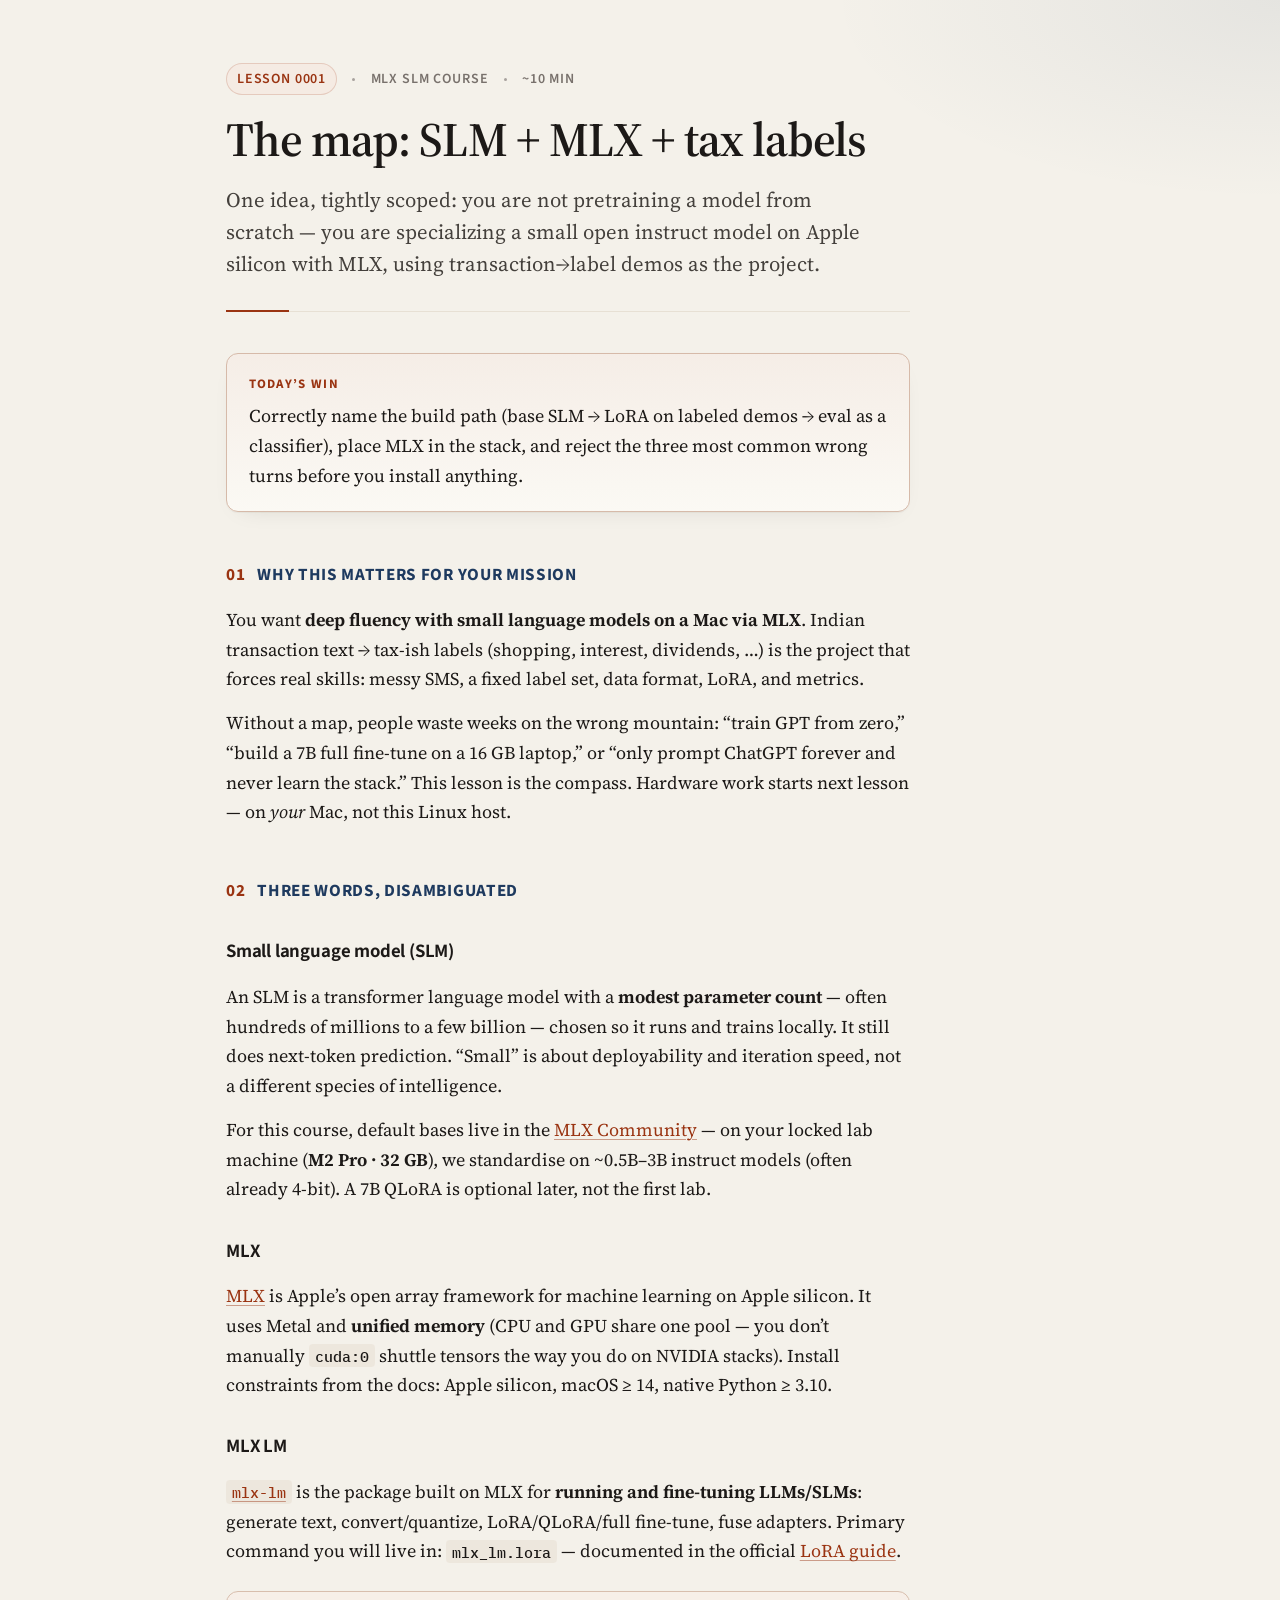
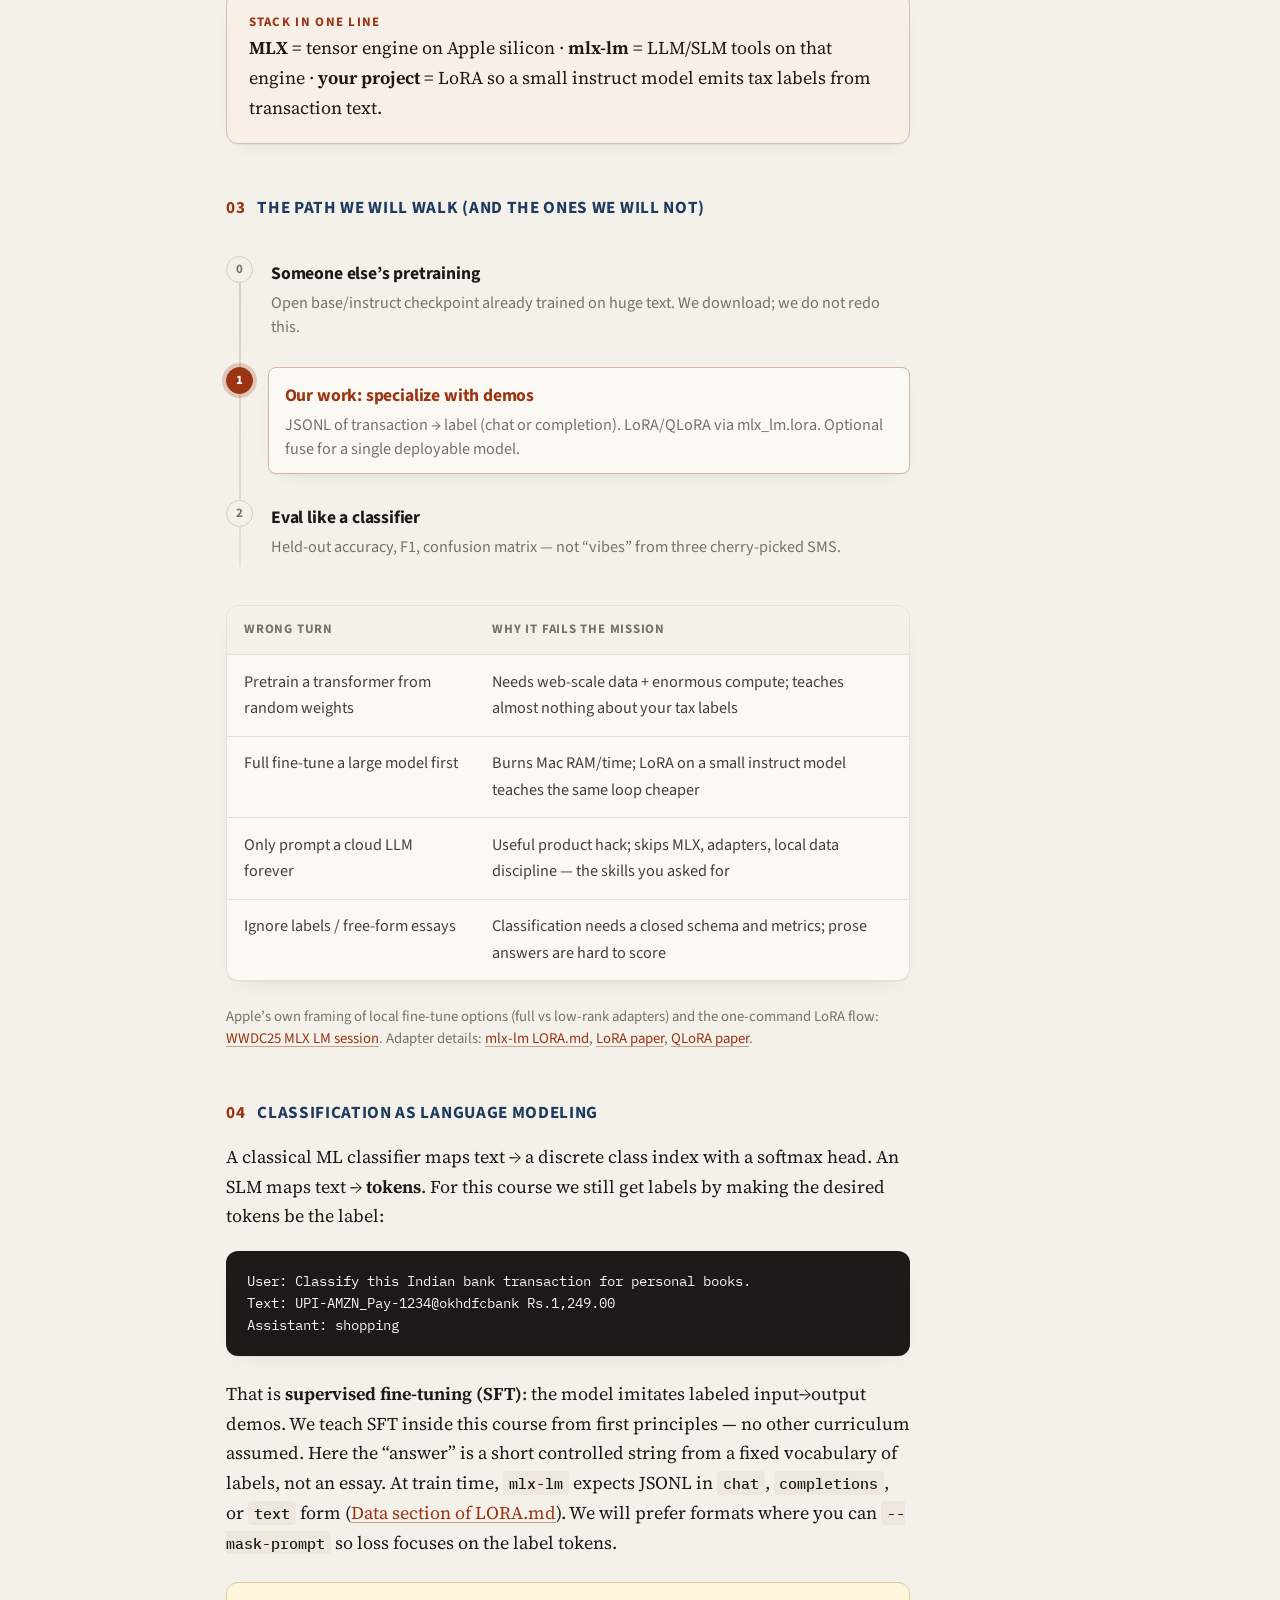
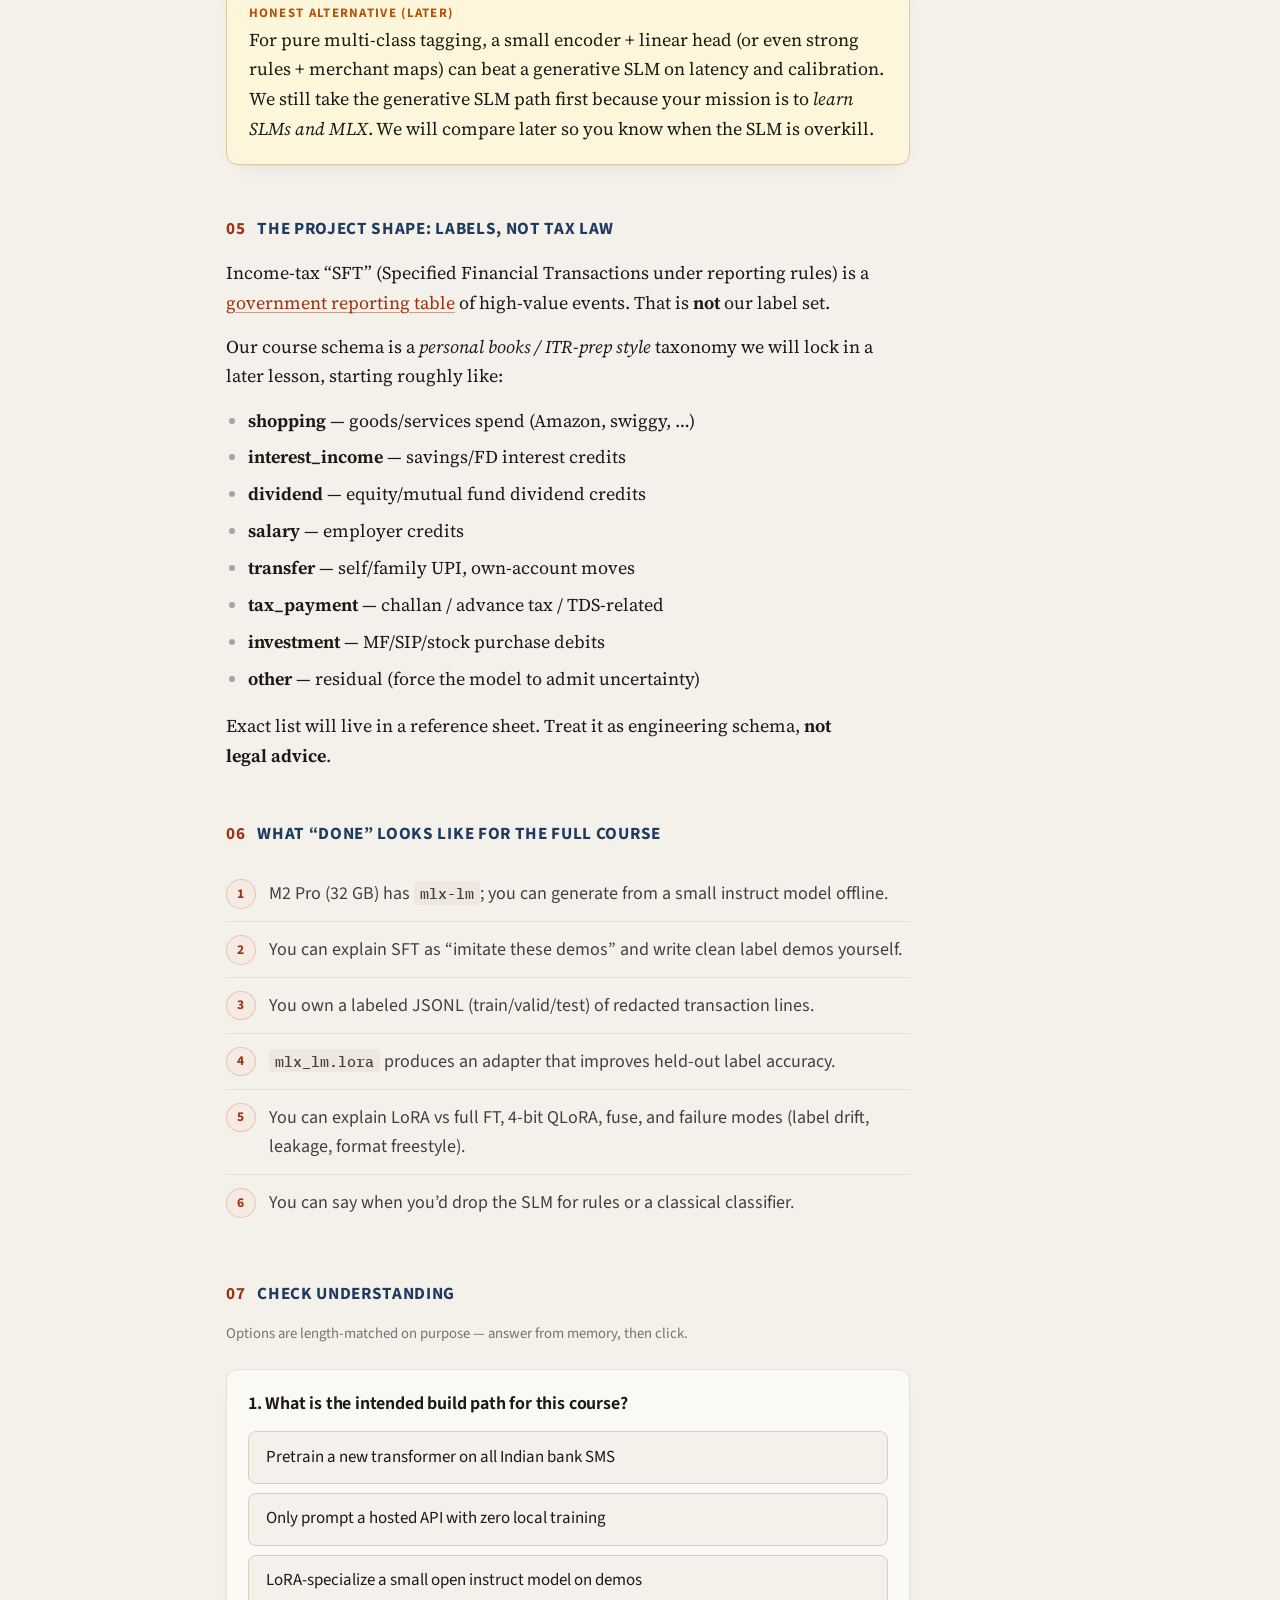
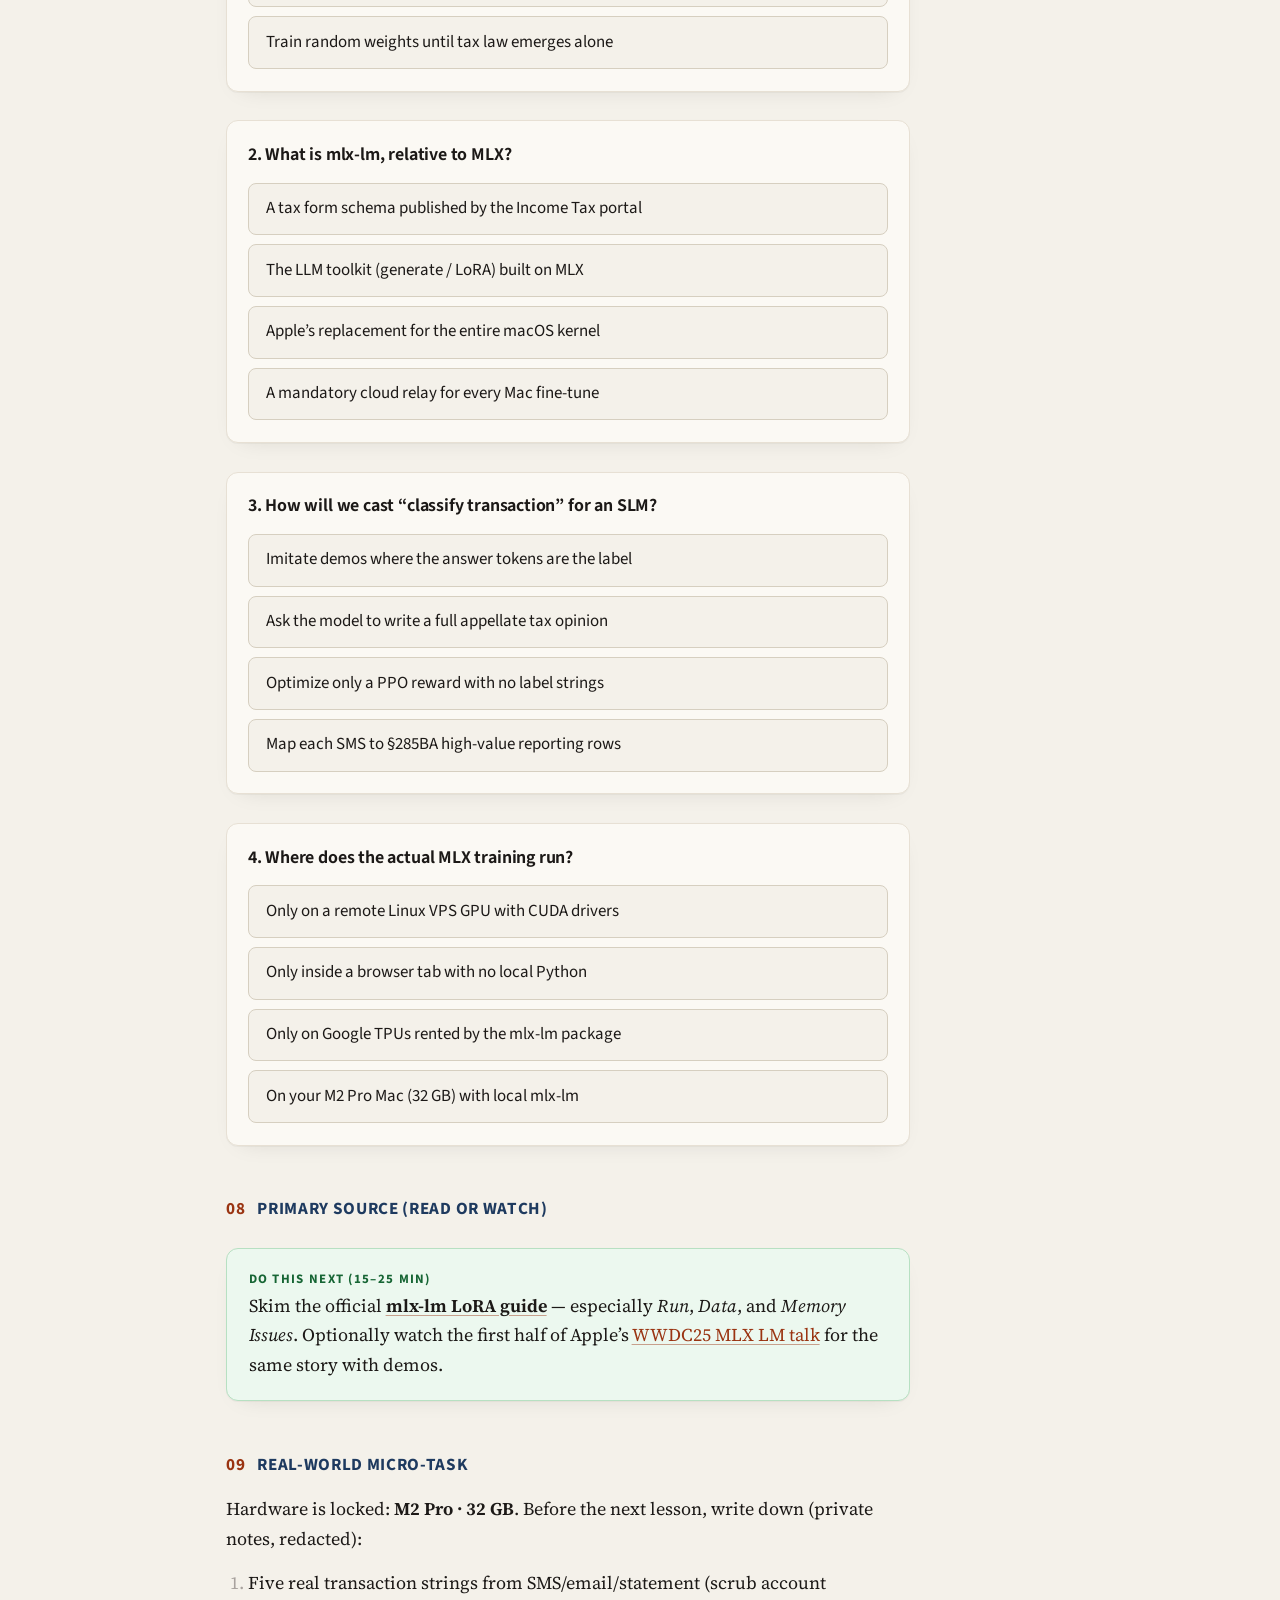
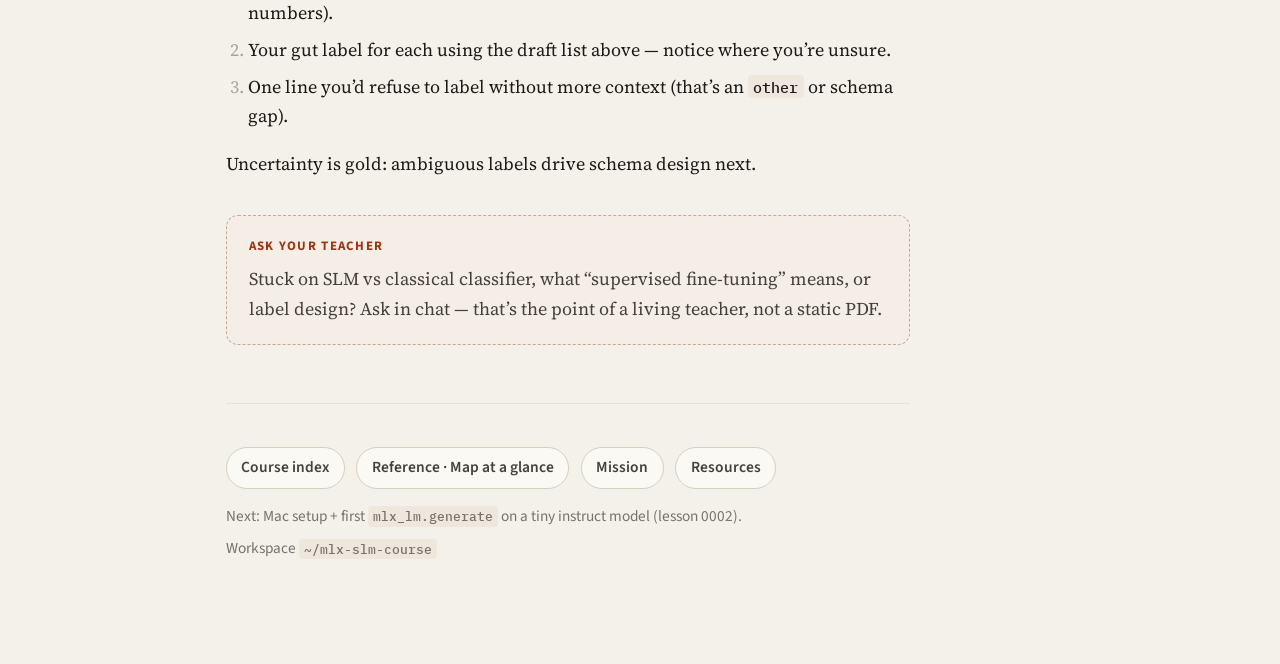
==== lessons/0001-the-map-slm-mlx-tax-labels.html @ 742c5de8 "Initial course: independent MLX SLM path on M2 Pro 32GB - Mission, resources, lesson 0001 (map), ref" ====
<!DOCTYPE html>
<html lang="en">
<head>
  <meta charset="utf-8" />
  <meta name="viewport" content="width=device-width, initial-scale=1" />
  <meta name="color-scheme" content="light dark" />
  <title>0001 · The map: SLM + MLX + tax labels</title>
  <link rel="stylesheet" href="../assets/lesson.css" />
</head>
<body>
  <div class="page">
    <div class="page-inner">
      <header class="course-header">
        <div class="meta-row">
          <span class="badge">Lesson 0001</span>
          <span class="dot" aria-hidden="true"></span>
          <span>MLX SLM Course</span>
          <span class="dot" aria-hidden="true"></span>
          <span>~10 min</span>
        </div>
        <h1>The map: SLM + MLX + tax labels</h1>
        <p class="lede">
          One idea, tightly scoped: you are not pretraining a model from scratch — you are specializing a small open instruct model on Apple silicon with MLX, using transaction→label demos as the project.
        </p>
      </header>

      <div class="win">
        <div class="label">Today’s win</div>
        <p>
          Correctly name the build path (base SLM → LoRA on labeled demos → eval as a classifier), place MLX in the stack, and reject the three most common wrong turns before you install anything.
        </p>
      </div>

      <h2><span class="num">01</span> Why this matters for your mission</h2>
      <p>
        You want <strong>deep fluency with small language models on a Mac via MLX</strong>.
        Indian transaction text → tax-ish labels (shopping, interest, dividends, …) is the project that forces real skills: messy SMS, a fixed label set, data format, LoRA, and metrics.
      </p>
      <p>
        Without a map, people waste weeks on the wrong mountain: “train GPT from zero,” “build a 7B full fine-tune on a 16&nbsp;GB laptop,” or “only prompt ChatGPT forever and never learn the stack.”
        This lesson is the compass. Hardware work starts next lesson — on <em>your</em> Mac, not this Linux host.
      </p>

      <h2><span class="num">02</span> Three words, disambiguated</h2>

      <h3>Small language model (SLM)</h3>
      <p>
        An SLM is a transformer language model with a <strong>modest parameter count</strong> — often hundreds of millions to a few billion — chosen so it runs and trains locally.
        It still does next-token prediction. “Small” is about deployability and iteration speed, not a different species of intelligence.
      </p>
      <p>
        For this course, default bases live in the
        <a href="https://huggingface.co/mlx-community">MLX Community</a>
        — on your locked lab machine (<strong>M2 Pro · 32&nbsp;GB</strong>), we standardise on ~0.5B–3B instruct models (often already 4-bit). A 7B QLoRA is optional later, not the first lab.
      </p>

      <h3>MLX</h3>
      <p>
        <a href="https://ml-explore.github.io/mlx/">MLX</a> is Apple’s open array framework for machine learning on Apple silicon.
        It uses Metal and <strong>unified memory</strong> (CPU and GPU share one pool — you don’t manually <code>cuda:0</code> shuttle tensors the way you do on NVIDIA stacks).
        Install constraints from the docs: Apple silicon, macOS ≥&nbsp;14, native Python ≥&nbsp;3.10.
      </p>

      <h3>MLX LM</h3>
      <p>
        <a href="https://github.com/ml-explore/mlx-lm"><code>mlx-lm</code></a> is the package built on MLX for <strong>running and fine-tuning LLMs/SLMs</strong>:
        generate text, convert/quantize, LoRA/QLoRA/full fine-tune, fuse adapters.
        Primary command you will live in:
        <code>mlx_lm.lora</code> —
        documented in the official
        <a href="https://github.com/ml-explore/mlx-lm/blob/main/mlx_lm/LORA.md">LoRA guide</a>.
      </p>

      <div class="callout accent">
        <div class="label">Stack in one line</div>
        <p>
          <strong>MLX</strong> = tensor engine on Apple silicon ·
          <strong>mlx-lm</strong> = LLM/SLM tools on that engine ·
          <strong>your project</strong> = LoRA so a small instruct model emits tax labels from transaction text.
        </p>
      </div>

      <h2><span class="num">03</span> The path we will walk (and the ones we will not)</h2>
      <div class="pipeline" role="list">
        <div class="step" role="listitem">
          <div class="n" aria-hidden="true">0</div>
          <div class="body">
            <div class="label">Someone else’s pretraining</div>
            <div class="hint">Open base/instruct checkpoint already trained on huge text. We download; we do not redo this.</div>
          </div>
        </div>
        <div class="step highlight" role="listitem">
          <div class="n" aria-hidden="true">1</div>
          <div class="body">
            <div class="label">Our work: specialize with demos</div>
            <div class="hint">JSONL of transaction → label (chat or completion). LoRA/QLoRA via mlx_lm.lora. Optional fuse for a single deployable model.</div>
          </div>
        </div>
        <div class="step" role="listitem">
          <div class="n" aria-hidden="true">2</div>
          <div class="body">
            <div class="label">Eval like a classifier</div>
            <div class="hint">Held-out accuracy, F1, confusion matrix — not “vibes” from three cherry-picked SMS.</div>
          </div>
        </div>
      </div>

      <div class="table-wrap">
        <table>
          <thead>
            <tr><th>Wrong turn</th><th>Why it fails the mission</th></tr>
          </thead>
          <tbody>
            <tr>
              <td>Pretrain a transformer from random weights</td>
              <td>Needs web-scale data + enormous compute; teaches almost nothing about your tax labels</td>
            </tr>
            <tr>
              <td>Full fine-tune a large model first</td>
              <td>Burns Mac RAM/time; LoRA on a small instruct model teaches the same loop cheaper</td>
            </tr>
            <tr>
              <td>Only prompt a cloud LLM forever</td>
              <td>Useful product hack; skips MLX, adapters, local data discipline — the skills you asked for</td>
            </tr>
            <tr>
              <td>Ignore labels / free-form essays</td>
              <td>Classification needs a closed schema and metrics; prose answers are hard to score</td>
            </tr>
          </tbody>
        </table>
      </div>

      <p class="cite">
        Apple’s own framing of local fine-tune options (full vs low-rank adapters) and the one-command LoRA flow:
        <a href="https://developer.apple.com/videos/play/wwdc2025/298/">WWDC25 MLX LM session</a>.
        Adapter details:
        <a href="https://github.com/ml-explore/mlx-lm/blob/main/mlx_lm/LORA.md">mlx-lm LORA.md</a>,
        <a href="https://arxiv.org/abs/2106.09685">LoRA paper</a>,
        <a href="https://arxiv.org/abs/2305.14314">QLoRA paper</a>.
      </p>

      <h2><span class="num">04</span> Classification as language modeling</h2>
      <p>
        A classical ML classifier maps text → a discrete class index with a softmax head.
        An SLM maps text → <strong>tokens</strong>. For this course we still get labels by making the desired tokens be the label:
      </p>
      <pre><code>User: Classify this Indian bank transaction for personal books.
Text: UPI-AMZN_Pay-1234@okhdfcbank Rs.1,249.00
Assistant: shopping</code></pre>
      <p>
        That is <strong>supervised fine-tuning (SFT)</strong>: the model imitates labeled input→output demos.
        We teach SFT inside this course from first principles — no other curriculum assumed.
        Here the “answer” is a short controlled string from a fixed vocabulary of labels, not an essay.
        At train time, <code>mlx-lm</code> expects JSONL in <code>chat</code>, <code>completions</code>, or <code>text</code> form
        (<a href="https://github.com/ml-explore/mlx-lm/blob/main/mlx_lm/LORA.md#data">Data section of LORA.md</a>).
        We will prefer formats where you can <code>--mask-prompt</code> so loss focuses on the label tokens.
      </p>

      <div class="callout warn">
        <div class="label">Honest alternative (later)</div>
        <p>
          For pure multi-class tagging, a small encoder + linear head (or even strong rules + merchant maps) can beat a generative SLM on latency and calibration.
          We still take the generative SLM path first because your mission is to <em>learn SLMs and MLX</em>. We will compare later so you know when the SLM is overkill.
        </p>
      </div>

      <h2><span class="num">05</span> The project shape: labels, not tax law</h2>
      <p>
        Income-tax “SFT” (Specified Financial Transactions under reporting rules) is a
        <a href="https://www.incometaxindia.gov.in/w/reporting-of-high-value-transactions">government reporting table</a>
        of high-value events. That is <strong>not</strong> our label set.
      </p>
      <p>
        Our course schema is a <em>personal books / ITR-prep style</em> taxonomy we will lock in a later lesson, starting roughly like:
      </p>
      <ul>
        <li><strong>shopping</strong> — goods/services spend (Amazon, swiggy, …)</li>
        <li><strong>interest_income</strong> — savings/FD interest credits</li>
        <li><strong>dividend</strong> — equity/mutual fund dividend credits</li>
        <li><strong>salary</strong> — employer credits</li>
        <li><strong>transfer</strong> — self/family UPI, own-account moves</li>
        <li><strong>tax_payment</strong> — challan / advance tax / TDS-related</li>
        <li><strong>investment</strong> — MF/SIP/stock purchase debits</li>
        <li><strong>other</strong> — residual (force the model to admit uncertainty)</li>
      </ul>
      <p>
        Exact list will live in a reference sheet. Treat it as engineering schema, <strong>not legal advice</strong>.
      </p>

      <h2><span class="num">06</span> What “done” looks like for the full course</h2>
      <ol class="steps">
        <li>M2 Pro (32&nbsp;GB) has <code>mlx-lm</code>; you can generate from a small instruct model offline.</li>
        <li>You can explain SFT as “imitate these demos” and write clean label demos yourself.</li>
        <li>You own a labeled JSONL (train/valid/test) of redacted transaction lines.</li>
        <li><code>mlx_lm.lora</code> produces an adapter that improves held-out label accuracy.</li>
        <li>You can explain LoRA vs full FT, 4-bit QLoRA, fuse, and failure modes (label drift, leakage, format freestyle).</li>
        <li>You can say when you’d drop the SLM for rules or a classical classifier.</li>
      </ol>

      <h2><span class="num">07</span> Check understanding</h2>
      <p class="cite">Options are length-matched on purpose — answer from memory, then click.</p>

      <div class="quiz"
           data-correct="2"
           data-explain="The course path is: take a small pretrained instruct SLM, specialize it with labeled demos via LoRA in mlx-lm, then evaluate labels. Pretraining from scratch and cloud-only prompting skip the MLX craft you want.">
        <div class="quiz-q">1. What is the intended build path for this course?</div>
        <div class="quiz-options">
          <button type="button" data-i="0">Pretrain a new transformer on all Indian bank SMS</button>
          <button type="button" data-i="1">Only prompt a hosted API with zero local training</button>
          <button type="button" data-i="2">LoRA-specialize a small open instruct model on demos</button>
          <button type="button" data-i="3">Train random weights until tax law emerges alone</button>
        </div>
        <div class="quiz-feedback" hidden></div>
      </div>

      <div class="quiz"
           data-correct="1"
           data-explain="MLX is the Apple-silicon array/ML framework. mlx-lm is the LLM package on top (generate, convert, LoRA). LoRA is the adapter method; Metal is the GPU API MLX uses under the hood.">
        <div class="quiz-q">2. What is mlx-lm, relative to MLX?</div>
        <div class="quiz-options">
          <button type="button" data-i="0">A tax form schema published by the Income Tax portal</button>
          <button type="button" data-i="1">The LLM toolkit (generate / LoRA) built on MLX</button>
          <button type="button" data-i="2">Apple’s replacement for the entire macOS kernel</button>
          <button type="button" data-i="3">A mandatory cloud relay for every Mac fine-tune</button>
        </div>
        <div class="quiz-feedback" hidden></div>
      </div>

      <div class="quiz"
           data-correct="0"
           data-explain="We turn classification into short target strings (labels) the SLM must emit, trained as supervised demos. Free-form essays and reward-model RL are different games; reporting-SFT thresholds are a legal reporting concept, not our class list.">
        <div class="quiz-q">3. How will we cast “classify transaction” for an SLM?</div>
        <div class="quiz-options">
          <button type="button" data-i="0">Imitate demos where the answer tokens are the label</button>
          <button type="button" data-i="1">Ask the model to write a full appellate tax opinion</button>
          <button type="button" data-i="2">Optimize only a PPO reward with no label strings</button>
          <button type="button" data-i="3">Map each SMS to §285BA high-value reporting rows</button>
        </div>
        <div class="quiz-feedback" hidden></div>
      </div>

      <div class="quiz"
           data-correct="3"
           data-explain="MLX targets Apple silicon Macs (docs: macOS ≥ 14, native Python). Your locked lab machine is an M2 Pro with 32 GB unified memory. Course HTML may live elsewhere; training runs on that Mac.">
        <div class="quiz-q">4. Where does the actual MLX training run?</div>
        <div class="quiz-options">
          <button type="button" data-i="0">Only on a remote Linux VPS GPU with CUDA drivers</button>
          <button type="button" data-i="1">Only inside a browser tab with no local Python</button>
          <button type="button" data-i="2">Only on Google TPUs rented by the mlx-lm package</button>
          <button type="button" data-i="3">On your M2 Pro Mac (32 GB) with local mlx-lm</button>
        </div>
        <div class="quiz-feedback" hidden></div>
      </div>

      <h2><span class="num">08</span> Primary source (read or watch)</h2>
      <div class="callout good">
        <div class="label">Do this next (15–25 min)</div>
        <p>
          Skim the official
          <a href="https://github.com/ml-explore/mlx-lm/blob/main/mlx_lm/LORA.md"><strong>mlx-lm LoRA guide</strong></a>
          — especially <em>Run</em>, <em>Data</em>, and <em>Memory Issues</em>.
          Optionally watch the first half of Apple’s
          <a href="https://developer.apple.com/videos/play/wwdc2025/298/">WWDC25 MLX LM talk</a>
          for the same story with demos.
        </p>
      </div>

      <h2><span class="num">09</span> Real-world micro-task</h2>
      <p>
        Hardware is locked: <strong>M2 Pro · 32&nbsp;GB</strong>. Before the next lesson, write down (private notes, redacted):
      </p>
      <ol>
        <li>Five real transaction strings from SMS/email/statement (scrub account numbers).</li>
        <li>Your gut label for each using the draft list above — notice where you’re unsure.</li>
        <li>One line you’d refuse to label without more context (that’s an <code>other</code> or schema gap).</li>
      </ol>
      <p>
        Uncertainty is gold: ambiguous labels drive schema design next.
      </p>

      <div class="teacher">
        <div class="label">Ask your teacher</div>
        <p>
          Stuck on SLM vs classical classifier, what “supervised fine-tuning” means, or label design?
          Ask in chat — that’s the point of a living teacher, not a static PDF.
        </p>
      </div>

      <footer class="course-footer">
        <div class="nav-links">
          <a href="../index.html">Course index</a>
          <a href="../reference/mlx-slm-map.html">Reference · Map at a glance</a>
          <a href="../MISSION.md">Mission</a>
          <a href="../RESOURCES.md">Resources</a>
        </div>
        <p style="margin:0.85rem 0 0">
          Next: Mac setup + first <code>mlx_lm.generate</code> on a tiny instruct model (lesson 0002).
        </p>
        <p style="margin:0.4rem 0 0">Workspace <code>~/mlx-slm-course</code></p>
      </footer>
    </div>
  </div>
  <script src="../assets/quiz.js"></script>
</body>
</html>
---- assets/lesson.css ----
/* SFT Course — shared editorial system
   Surface: Decide / Learn (teaching notes)
   Hierarchy via type & rhythm, not decoration */

@import url("https://fonts.googleapis.com/css2?family=IBM+Plex+Mono:wght@400;500&family=Source+Sans+3:ital,wght@0,400;0,500;0,600;0,700;1,400&family=Source+Serif+4:ital,opsz,wght@0,8..60,400;0,8..60,500;0,8..60,600;0,8..60,700;1,8..60,400;1,8..60,500&display=swap");

:root {
  --bg: #f4f1ea;
  --bg-elevated: #fbf9f4;
  --ink: #1c1917;
  --ink-soft: #44403c;
  --muted: #78716c;
  --faint: #a8a29e;
  --rule: #e7e0d4;
  --rule-strong: #d6cfc0;
  --accent: #9a3412;          /* burnt umber — deliberate, not indigo */
  --accent-2: #1e3a5f;        /* ink blue for secondary structure */
  --accent-soft: #f5ebe3;
  --accent-ring: color-mix(in srgb, var(--accent) 22%, transparent);
  --good: #166534;
  --good-bg: #ecf8ef;
  --good-border: #b7e0c2;
  --bad: #991b1b;
  --bad-bg: #fef2f2;
  --bad-border: #f0c4c4;
  --code-bg: #1c1917;
  --code-ink: #f5f5f4;
  --code-muted: #a8a29e;
  --shadow-sm: 0 1px 0 rgba(28, 25, 23, 0.04), 0 8px 24px -16px rgba(28, 25, 23, 0.18);
  --radius: 12px;
  --radius-sm: 8px;
  --measure: 38rem;
  --page-pad: clamp(1.25rem, 4vw, 2.5rem);
  --serif: "Source Serif 4", "Iowan Old Style", Palatino, Georgia, serif;
  --sans: "Source Sans 3", "Segoe UI", system-ui, sans-serif;
  --mono: "IBM Plex Mono", ui-monospace, Menlo, Consolas, monospace;
}

@media (prefers-color-scheme: dark) {
  :root {
    --bg: #141210;
    --bg-elevated: #1c1917;
    --ink: #f5f5f4;
    --ink-soft: #d6d3d1;
    --muted: #a8a29e;
    --faint: #78716c;
    --rule: #2a2622;
    --rule-strong: #3f3a34;
    --accent: #fb923c;
    --accent-2: #93c5fd;
    --accent-soft: #2a1c12;
    --accent-ring: color-mix(in srgb, var(--accent) 28%, transparent);
    --good: #86efac;
    --good-bg: #14261a;
    --good-border: #245c38;
    --bad: #fca5a5;
    --bad-bg: #2a1414;
    --bad-border: #7f1d1d;
    --code-bg: #0c0a09;
    --code-ink: #e7e5e4;
    --code-muted: #a8a29e;
    --shadow-sm: 0 1px 0 rgba(0, 0, 0, 0.35), 0 12px 32px -18px rgba(0, 0, 0, 0.65);
  }
}

*,
*::before,
*::after { box-sizing: border-box; }

html {
  font-size: 18px;
  -webkit-text-size-adjust: 100%;
  scroll-behavior: smooth;
}

body {
  margin: 0;
  min-height: 100vh;
  color: var(--ink);
  background:
    radial-gradient(1200px 500px at 10% -10%, color-mix(in srgb, var(--accent) 8%, transparent), transparent 55%),
    radial-gradient(900px 400px at 100% 0%, color-mix(in srgb, var(--accent-2) 7%, transparent), transparent 50%),
    var(--bg);
  font-family: var(--serif);
  font-optical-sizing: auto;
  line-height: 1.65;
  text-rendering: optimizeLegibility;
  -webkit-font-smoothing: antialiased;
}

/* —— Layout —— */
.page {
  width: min(100% - 2 * var(--page-pad), calc(var(--measure) + 8rem));
  margin: 0 auto;
  padding: clamp(2rem, 5vw, 3.5rem) 0 clamp(4rem, 8vw, 6rem);
}

.page-inner {
  max-width: var(--measure);
}

/* wide pages (reference) can opt in */
.page.wide .page-inner {
  max-width: 48rem;
}

/* —— Header —— */
.course-header {
  position: relative;
  margin-bottom: 2.25rem;
  padding-bottom: 1.75rem;
  border-bottom: 1px solid var(--rule);
}

.course-header::after {
  content: "";
  position: absolute;
  left: 0;
  bottom: -1px;
  width: 3.5rem;
  height: 2px;
  background: var(--accent);
}

.meta-row {
  display: flex;
  flex-wrap: wrap;
  align-items: center;
  gap: 0.5rem 0.85rem;
  margin: 0 0 1rem;
  font-family: var(--sans);
  font-size: 0.78rem;
  font-weight: 600;
  letter-spacing: 0.06em;
  text-transform: uppercase;
  color: var(--muted);
}

.meta-row .dot {
  width: 3px;
  height: 3px;
  border-radius: 50%;
  background: var(--faint);
}

.badge {
  display: inline-flex;
  align-items: center;
  gap: 0.35rem;
  padding: 0.2rem 0.55rem;
  border-radius: 999px;
  background: var(--accent-soft);
  color: var(--accent);
  border: 1px solid color-mix(in srgb, var(--accent) 18%, transparent);
}

.eyebrow {
  margin: 0;
  font-family: var(--sans);
  font-size: 0.78rem;
  font-weight: 600;
  letter-spacing: 0.08em;
  text-transform: uppercase;
  color: var(--muted);
}

h1 {
  margin: 0 0 0.85rem;
  font-family: var(--serif);
  font-weight: 600;
  font-size: clamp(2rem, 4.5vw, 2.65rem);
  line-height: 1.15;
  letter-spacing: -0.02em;
  color: var(--ink);
  text-wrap: pretty;
}

.lede {
  margin: 0;
  max-width: 36rem;
  font-family: var(--serif);
  font-size: 1.15rem;
  font-weight: 400;
  line-height: 1.55;
  color: var(--ink-soft);
  text-wrap: pretty;
}

/* —— Type —— */
h2 {
  margin: 2.75rem 0 0.85rem;
  font-family: var(--sans);
  font-size: 0.95rem;
  font-weight: 700;
  letter-spacing: 0.04em;
  text-transform: uppercase;
  color: var(--accent-2);
}

h2 .num {
  display: inline-block;
  margin-right: 0.45rem;
  color: var(--accent);
  font-variant-numeric: tabular-nums;
}

h3 {
  margin: 1.75rem 0 0.5rem;
  font-family: var(--sans);
  font-size: 1.05rem;
  font-weight: 650;
  letter-spacing: -0.01em;
  color: var(--ink);
}

p {
  margin: 0.8rem 0;
  text-wrap: pretty;
}

p + p { margin-top: 0.7rem; }

ul, ol {
  margin: 0.75rem 0 1rem;
  padding-left: 1.2rem;
}

li { margin: 0.4rem 0; }
li::marker { color: var(--faint); }

strong { font-weight: 650; color: var(--ink); }

a {
  color: var(--accent);
  text-decoration-thickness: 1px;
  text-underline-offset: 0.18em;
  text-decoration-color: color-mix(in srgb, var(--accent) 45%, transparent);
  transition: text-decoration-color 0.15s ease, color 0.15s ease;
}

a:hover {
  color: var(--ink);
  text-decoration-color: var(--accent);
}

a:focus-visible {
  outline: 2px solid var(--accent);
  outline-offset: 3px;
  border-radius: 2px;
}

/* —— Callouts (no left-rail accent strip) —— */
.win,
.callout,
.card {
  margin: 1.4rem 0;
  padding: 1.1rem 1.2rem 1.15rem;
  background: var(--bg-elevated);
  border: 1px solid var(--rule);
  border-radius: var(--radius);
  box-shadow: var(--shadow-sm);
}

.win {
  display: grid;
  gap: 0.35rem;
  background:
    linear-gradient(180deg, color-mix(in srgb, var(--accent) 6%, var(--bg-elevated)), var(--bg-elevated));
  border-color: color-mix(in srgb, var(--accent) 22%, var(--rule));
}

.win .label,
.callout .label {
  font-family: var(--sans);
  font-size: 0.72rem;
  font-weight: 700;
  letter-spacing: 0.1em;
  text-transform: uppercase;
  color: var(--accent);
}

.win p,
.callout p,
.card p { margin: 0; }

.callout.accent {
  background: color-mix(in srgb, var(--accent-soft) 70%, var(--bg-elevated));
  border-color: color-mix(in srgb, var(--accent) 20%, var(--rule));
}

.callout.warn {
  background: color-mix(in srgb, #fef3c7 55%, var(--bg-elevated));
  border-color: color-mix(in srgb, #d97706 25%, var(--rule));
}

.callout.good {
  background: var(--good-bg);
  border-color: var(--good-border);
}

.callout.warn .label { color: #b45309; }
.callout.good .label { color: var(--good); }

@media (prefers-color-scheme: dark) {
  .callout.warn {
    background: #241c10;
    border-color: #5c4518;
  }
  .callout.warn .label { color: #fbbf24; }
}

/* legacy class aliases used in pages */
.card.accent { composes: none; }
.card.accent,
.card.warn,
.card.good {
  /* keep working if pages still use .card.* */
}

.card.accent {
  background: color-mix(in srgb, var(--accent-soft) 70%, var(--bg-elevated));
  border-color: color-mix(in srgb, var(--accent) 20%, var(--rule));
}
.card.warn {
  background: color-mix(in srgb, #fef3c7 55%, var(--bg-elevated));
  border-color: color-mix(in srgb, #d97706 25%, var(--rule));
}
.card.good {
  background: var(--good-bg);
  border-color: var(--good-border);
}

/* —— Pipeline (timeline, not equal tiles) —— */
.pipeline {
  --rail: 1.5rem;
  position: relative;
  margin: 1.35rem 0 1.5rem;
  padding: 0;
  list-style: none;
  font-family: var(--sans);
}

.pipeline::before {
  content: "";
  position: absolute;
  left: calc(var(--rail) / 2 - 1px);
  top: 0.6rem;
  bottom: 0.6rem;
  width: 2px;
  background: linear-gradient(180deg, var(--rule-strong), var(--rule));
  border-radius: 2px;
}

.pipeline .step {
  position: relative;
  display: grid;
  grid-template-columns: var(--rail) 1fr;
  gap: 0.85rem;
  padding: 0.55rem 0 0.9rem;
  background: transparent;
  border: 0;
  box-shadow: none;
}

.pipeline .step .n {
  position: relative;
  z-index: 1;
  width: var(--rail);
  height: var(--rail);
  display: grid;
  place-items: center;
  border-radius: 999px;
  font-size: 0.72rem;
  font-weight: 700;
  color: var(--muted);
  background: var(--bg);
  border: 1.5px solid var(--rule-strong);
  font-variant-numeric: tabular-nums;
}

.pipeline .step.highlight .n {
  color: #fff;
  background: var(--accent);
  border-color: var(--accent);
  box-shadow: 0 0 0 4px var(--accent-ring);
}

.pipeline .body {
  min-width: 0;
  padding: 0.15rem 0 0.15rem 0.15rem;
}

.pipeline .label {
  font-weight: 700;
  font-size: 0.98rem;
  letter-spacing: -0.01em;
  color: var(--ink);
}

.pipeline .step.highlight .label { color: var(--accent); }

.pipeline .hint {
  margin-top: 0.2rem;
  font-size: 0.9rem;
  line-height: 1.45;
  color: var(--muted);
}

.pipeline .step.highlight .body {
  padding: 0.7rem 0.85rem;
  background: var(--bg-elevated);
  border: 1px solid color-mix(in srgb, var(--accent) 25%, var(--rule));
  border-radius: var(--radius-sm);
  box-shadow: var(--shadow-sm);
}

/* —— Code —— */
code, .mono {
  font-family: var(--mono);
  font-size: 0.86em;
  font-weight: 500;
  background: color-mix(in srgb, var(--rule) 55%, transparent);
  padding: 0.12em 0.38em;
  border-radius: 4px;
}

pre {
  position: relative;
  margin: 1.1rem 0 1.3rem;
  padding: 1.05rem 1.15rem;
  overflow-x: auto;
  border-radius: var(--radius);
  background: var(--code-bg);
  color: var(--code-ink);
  box-shadow: var(--shadow-sm);
  font-family: var(--mono);
  font-size: 0.8rem;
  line-height: 1.55;
  -webkit-overflow-scrolling: touch;
}

pre code {
  background: transparent;
  color: inherit;
  padding: 0;
  font-weight: 400;
  font-size: inherit;
}

/* —— Tables —— */
.table-wrap {
  margin: 1.15rem 0 1.4rem;
  overflow-x: auto;
  border: 1px solid var(--rule);
  border-radius: var(--radius);
  background: var(--bg-elevated);
  box-shadow: var(--shadow-sm);
}

table {
  width: 100%;
  border-collapse: collapse;
  font-family: var(--sans);
  font-size: 0.9rem;
  margin: 0;
}

th, td {
  text-align: left;
  padding: 0.75rem 0.95rem;
  border-bottom: 1px solid var(--rule);
  vertical-align: top;
}

tr:last-child td { border-bottom: 0; }

th {
  font-size: 0.72rem;
  font-weight: 700;
  letter-spacing: 0.06em;
  text-transform: uppercase;
  color: var(--muted);
  background: color-mix(in srgb, var(--rule) 35%, transparent);
}

td { color: var(--ink-soft); }
td strong { color: var(--ink); }

/* —— Compare panels —— */
.grid-2 {
  display: grid;
  gap: 0.85rem;
  margin: 1.15rem 0;
}

@media (min-width: 640px) {
  .grid-2 { grid-template-columns: 1fr 1fr; }
}

.panel {
  padding: 1rem 1.05rem 1.1rem;
  border-radius: var(--radius);
  border: 1px solid var(--rule);
  background: var(--bg-elevated);
}

.panel h3 {
  margin: 0 0 0.55rem;
  font-size: 0.78rem;
  font-weight: 700;
  letter-spacing: 0.08em;
  text-transform: uppercase;
}

.panel.yes {
  border-color: var(--good-border);
  background: var(--good-bg);
}
.panel.yes h3 { color: var(--good); }

.panel.no {
  border-color: color-mix(in srgb, #d97706 30%, var(--rule));
  background: color-mix(in srgb, #fef3c7 45%, var(--bg-elevated));
}
.panel.no h3 { color: #b45309; }

@media (prefers-color-scheme: dark) {
  .panel.no {
    background: #241c10;
    border-color: #5c4518;
  }
  .panel.no h3 { color: #fbbf24; }
}

.panel ul { margin: 0; padding-left: 1.05rem; }
.panel li { margin: 0.35rem 0; font-size: 0.92rem; color: var(--ink-soft); }

/* —— Glossary / terms —— */
.term {
  margin: 1rem 0;
  padding-bottom: 0.9rem;
  border-bottom: 1px dashed var(--rule);
}
.term:last-child { border-bottom: 0; }

.term dt {
  font-family: var(--sans);
  font-weight: 700;
  font-size: 1rem;
  letter-spacing: -0.01em;
  color: var(--ink);
}

.term dd {
  margin: 0.25rem 0 0;
  color: var(--ink-soft);
}

.avoid {
  margin-top: 0.3rem;
  font-family: var(--sans);
  font-size: 0.8rem;
  color: var(--muted);
}

/* —— Citations —— */
.cite {
  margin: 0.55rem 0 0;
  font-family: var(--sans);
  font-size: 0.82rem;
  line-height: 1.45;
  color: var(--muted);
}

/* —— Quiz —— */
.quiz {
  margin: 1.35rem 0 1.6rem;
  padding: 1.15rem 1.15rem 1.2rem;
  border-radius: var(--radius);
  border: 1px solid var(--rule);
  background: var(--bg-elevated);
  box-shadow: var(--shadow-sm);
}

.quiz-q {
  margin: 0 0 0.85rem;
  font-family: var(--sans);
  font-weight: 650;
  font-size: 1rem;
  letter-spacing: -0.01em;
  line-height: 1.4;
  color: var(--ink);
}

.quiz-options {
  display: grid;
  gap: 0.5rem;
}

.quiz-options button {
  appearance: none;
  width: 100%;
  min-height: 48px;
  padding: 0.75rem 0.95rem;
  text-align: left;
  font-family: var(--sans);
  font-size: 0.94rem;
  line-height: 1.4;
  color: var(--ink);
  background: var(--bg);
  border: 1px solid var(--rule-strong);
  border-radius: var(--radius-sm);
  cursor: pointer;
  transition: background 0.12s ease, border-color 0.12s ease, transform 0.08s ease;
}

.quiz-options button:hover:not(:disabled) {
  border-color: color-mix(in srgb, var(--accent) 45%, var(--rule-strong));
  background: color-mix(in srgb, var(--accent-soft) 55%, var(--bg));
}

.quiz-options button:active:not(:disabled) {
  transform: translateY(1px);
}

.quiz-options button:focus-visible {
  outline: 2px solid var(--accent);
  outline-offset: 2px;
}

.quiz-options button:disabled { cursor: default; }

.quiz-options button.correct {
  background: var(--good-bg);
  border-color: var(--good);
  color: var(--good);
  font-weight: 600;
}

.quiz-options button.wrong {
  background: var(--bad-bg);
  border-color: var(--bad);
  color: var(--bad);
}

.quiz-feedback {
  margin-top: 0.85rem;
  font-family: var(--sans);
  font-size: 0.9rem;
  line-height: 1.45;
  min-height: 1.3em;
}

.quiz-feedback.ok { color: var(--good); }
.quiz-feedback.no { color: var(--bad); }

/* —— Footer / nav —— */
.course-footer {
  margin-top: 3.25rem;
  padding-top: 1.35rem;
  border-top: 1px solid var(--rule);
  font-family: var(--sans);
  font-size: 0.85rem;
  color: var(--muted);
}

.nav-links {
  display: flex;
  flex-wrap: wrap;
  gap: 0.55rem 0.65rem;
  margin: 1rem 0 0.5rem;
}

.nav-links a {
  display: inline-flex;
  align-items: center;
  min-height: 40px;
  padding: 0.4rem 0.8rem;
  border-radius: 999px;
  border: 1px solid var(--rule-strong);
  background: var(--bg-elevated);
  color: var(--ink-soft);
  text-decoration: none;
  font-family: var(--sans);
  font-size: 0.86rem;
  font-weight: 600;
  transition: border-color 0.12s ease, background 0.12s ease, color 0.12s ease;
}

.nav-links a:hover {
  border-color: color-mix(in srgb, var(--accent) 40%, var(--rule-strong));
  color: var(--accent);
  background: color-mix(in srgb, var(--accent-soft) 50%, var(--bg-elevated));
}

/* —— Teacher prompt —— */
.teacher {
  margin-top: 2rem;
  padding: 1.15rem 1.2rem;
  border-radius: var(--radius);
  border: 1px dashed color-mix(in srgb, var(--accent) 35%, var(--rule));
  background: color-mix(in srgb, var(--accent-soft) 45%, var(--bg));
}

.teacher .label {
  font-family: var(--sans);
  font-size: 0.72rem;
  font-weight: 700;
  letter-spacing: 0.1em;
  text-transform: uppercase;
  color: var(--accent);
  margin-bottom: 0.35rem;
}

.teacher p { margin: 0; color: var(--ink-soft); }

/* —— Ordered steps —— */
.steps {
  margin: 1rem 0 1.25rem;
  padding: 0;
  list-style: none;
  counter-reset: step;
  font-family: var(--sans);
}

.steps li {
  position: relative;
  margin: 0;
  padding: 0.7rem 0 0.7rem 2.4rem;
  border-bottom: 1px solid var(--rule);
  color: var(--ink-soft);
}

.steps li:last-child { border-bottom: 0; }

.steps li::before {
  counter-increment: step;
  content: counter(step);
  position: absolute;
  left: 0;
  top: 0.7rem;
  width: 1.65rem;
  height: 1.65rem;
  display: grid;
  place-items: center;
  border-radius: 999px;
  font-size: 0.75rem;
  font-weight: 700;
  color: var(--accent);
  background: var(--accent-soft);
  border: 1px solid color-mix(in srgb, var(--accent) 20%, transparent);
}

.steps li strong { color: var(--ink); }

/* —— Print —— */
@media print {
  html { font-size: 12pt; }
  body {
    background: white;
    color: black;
  }
  .page { width: 100%; padding: 0; }
  .win, .callout, .card, .quiz, .panel, .table-wrap, pre {
    box-shadow: none;
    break-inside: avoid;
  }
  .quiz-options button { border: 1px solid #999; }
  a { color: inherit; text-decoration: underline; }
  .nav-links a {
    border: 0;
    padding: 0;
    background: none;
    text-decoration: underline;
  }
  .course-header::after { background: black; }
}

@media (prefers-reduced-motion: reduce) {
  html { scroll-behavior: auto; }
  .quiz-options button { transition: none; }
}
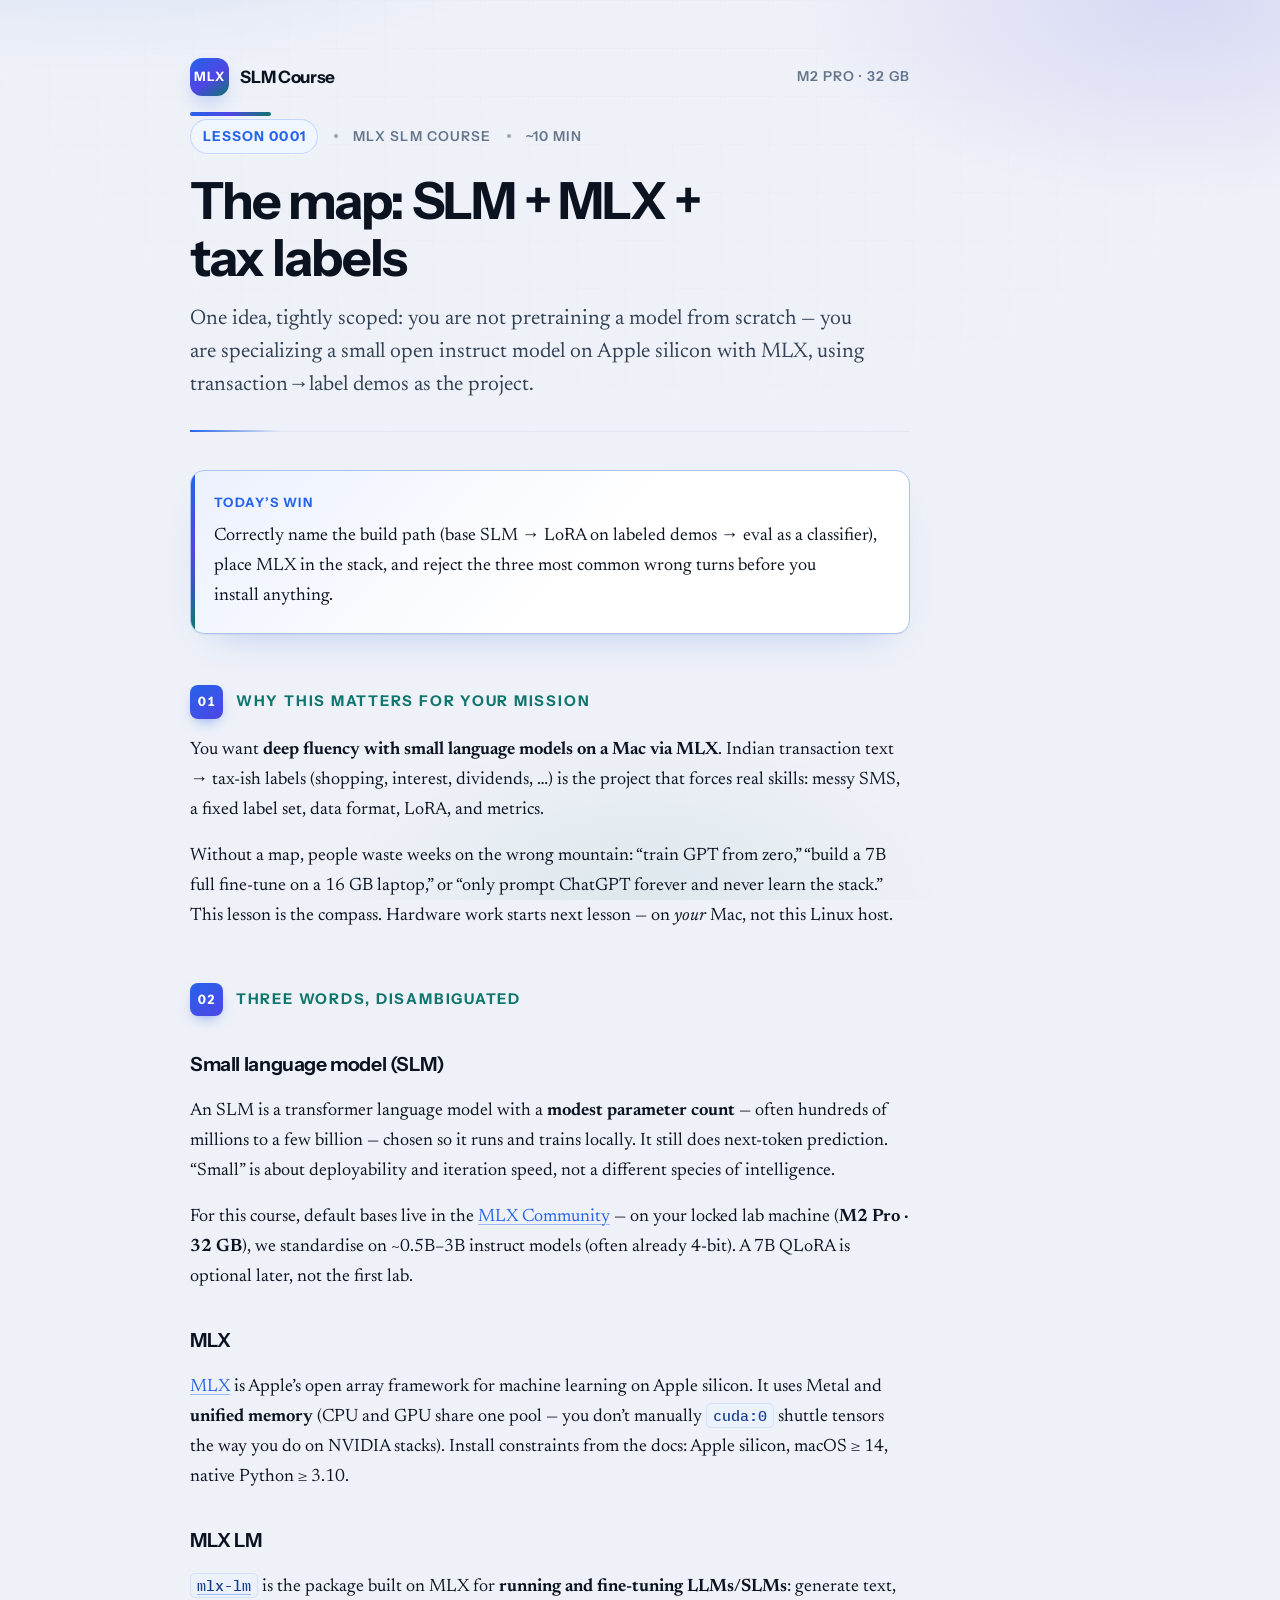
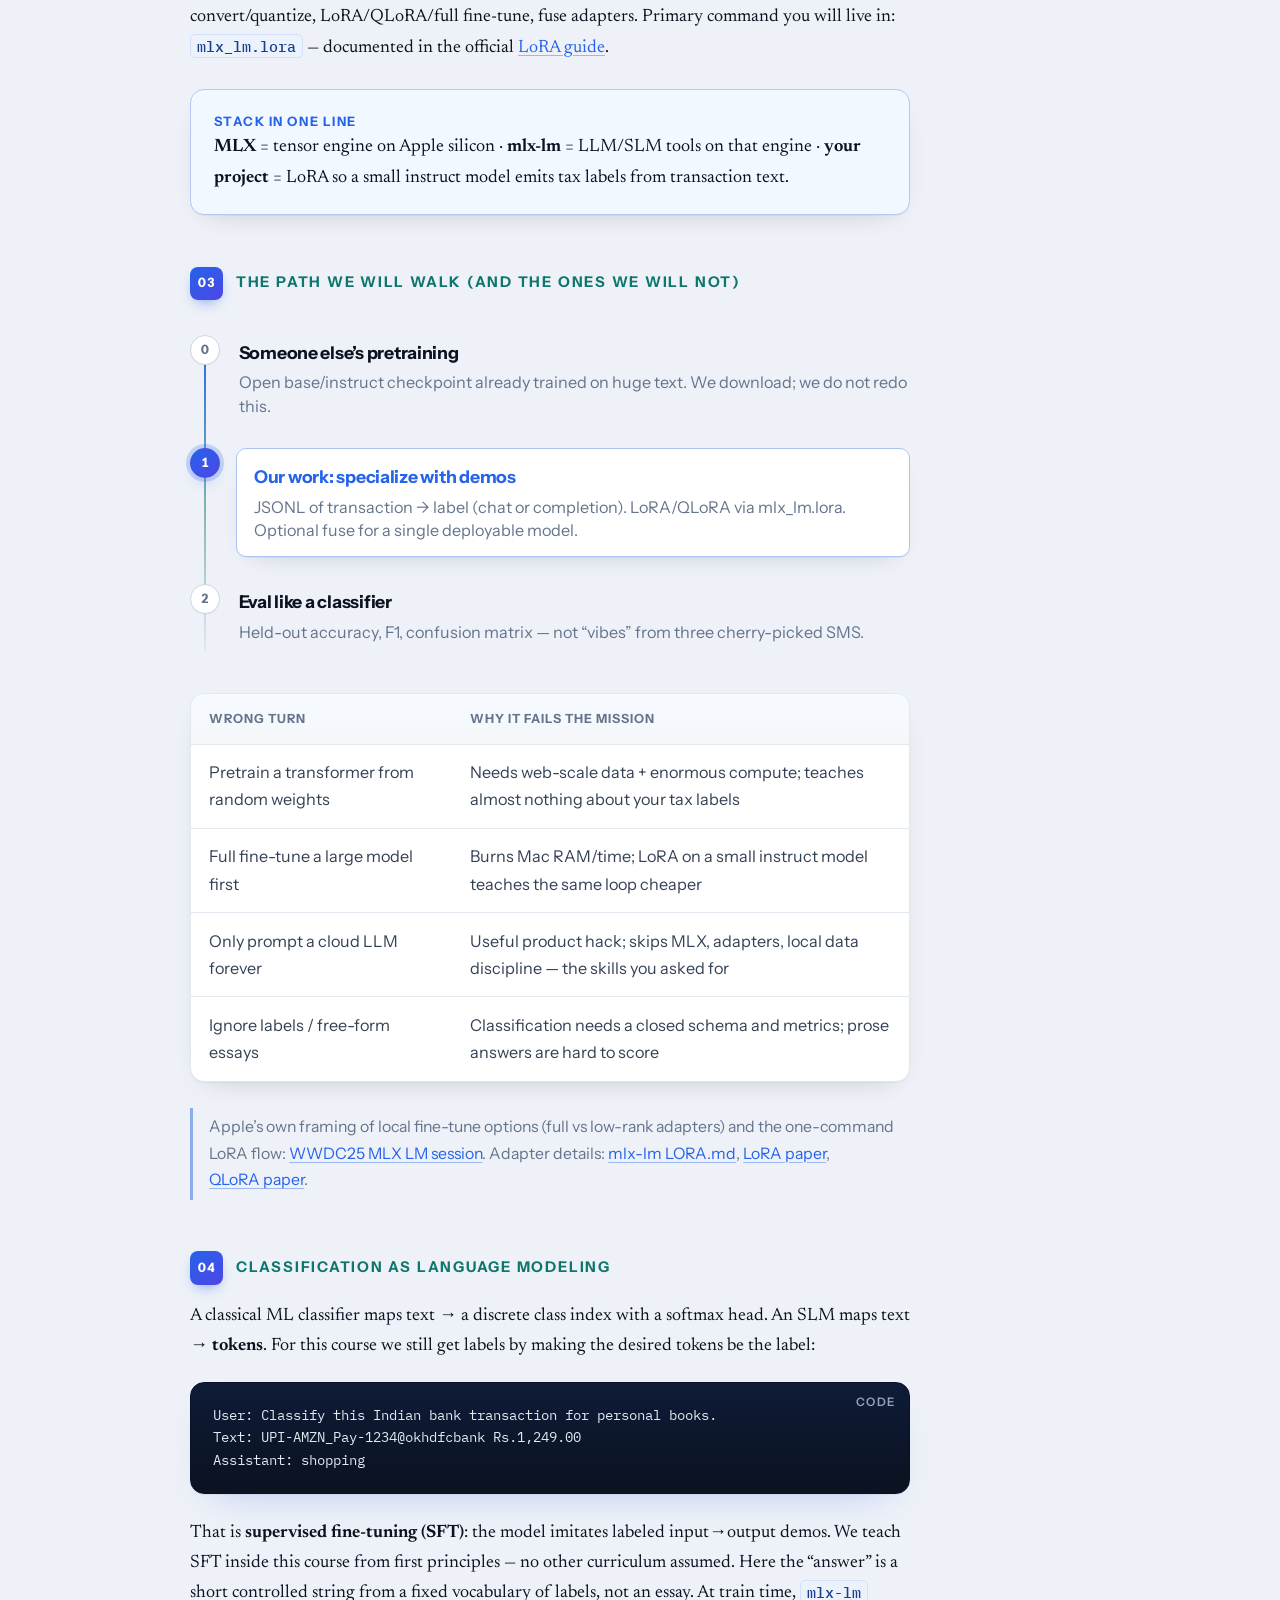
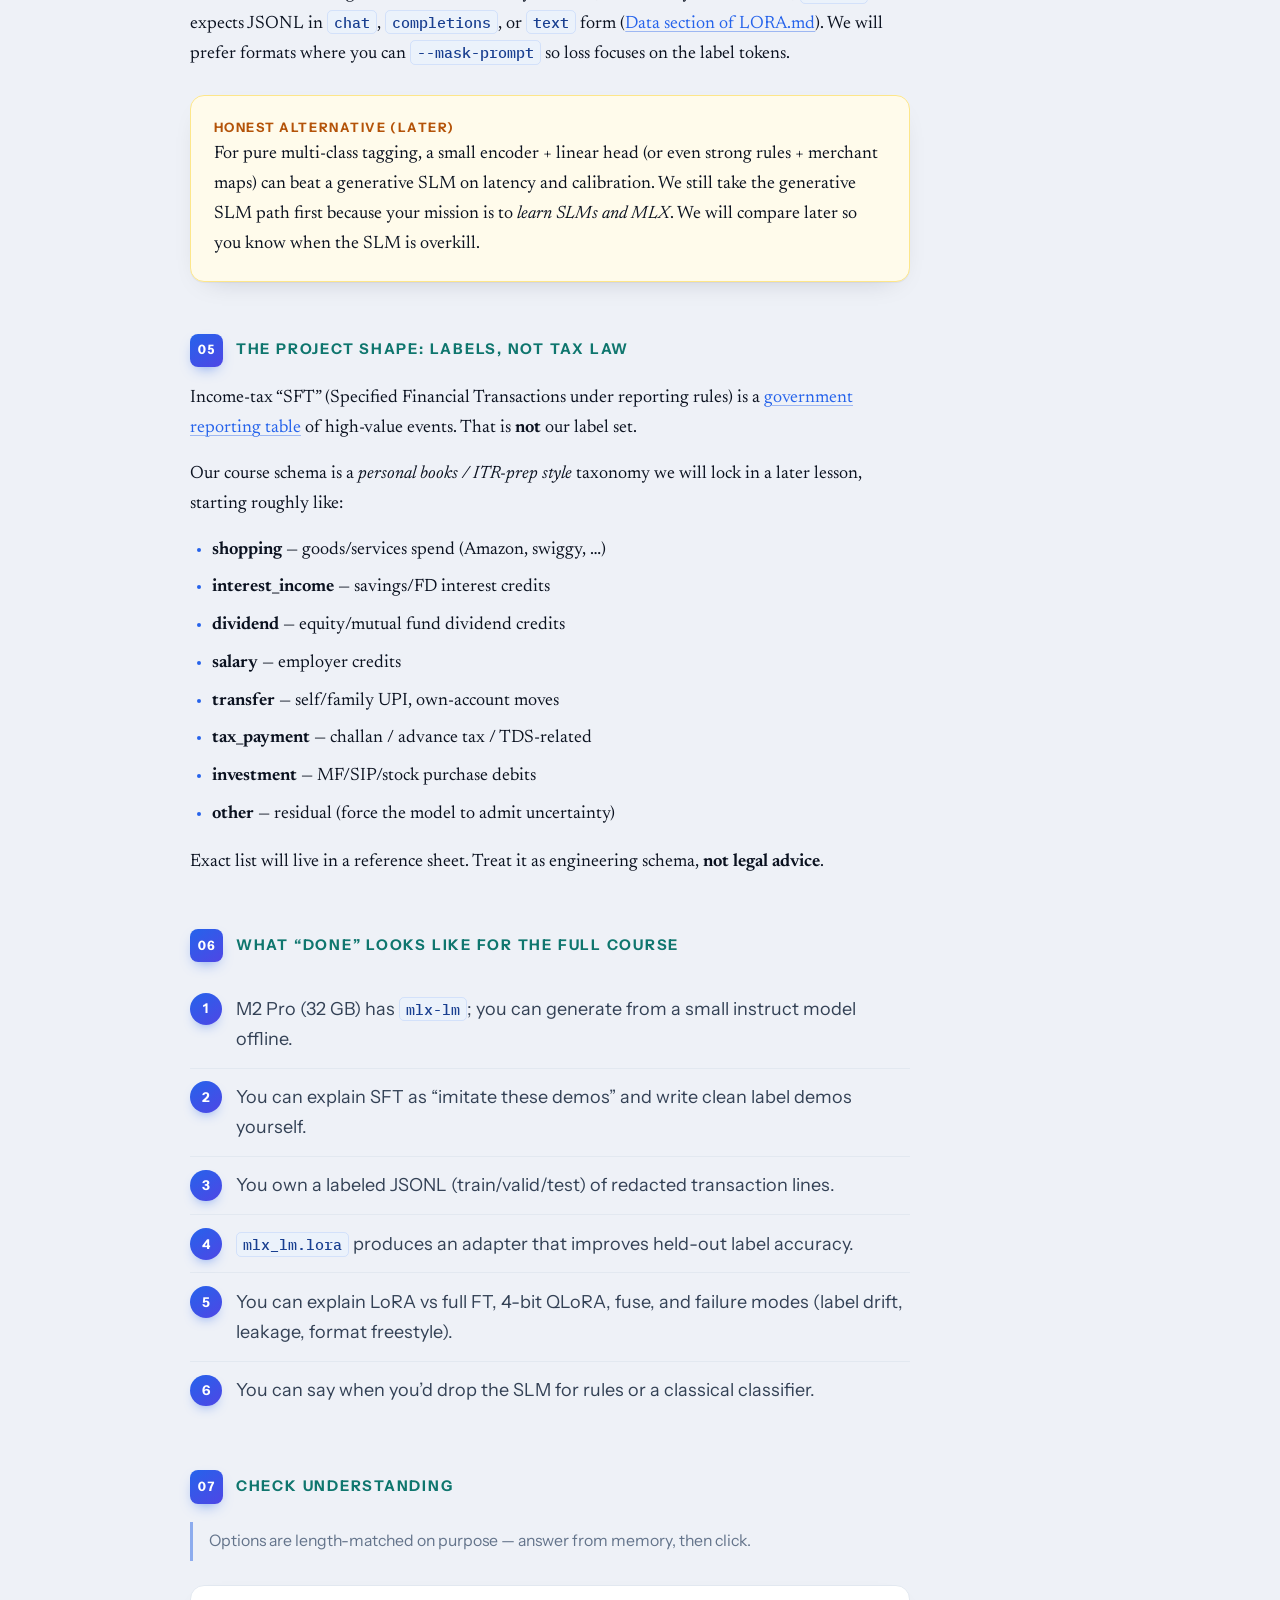
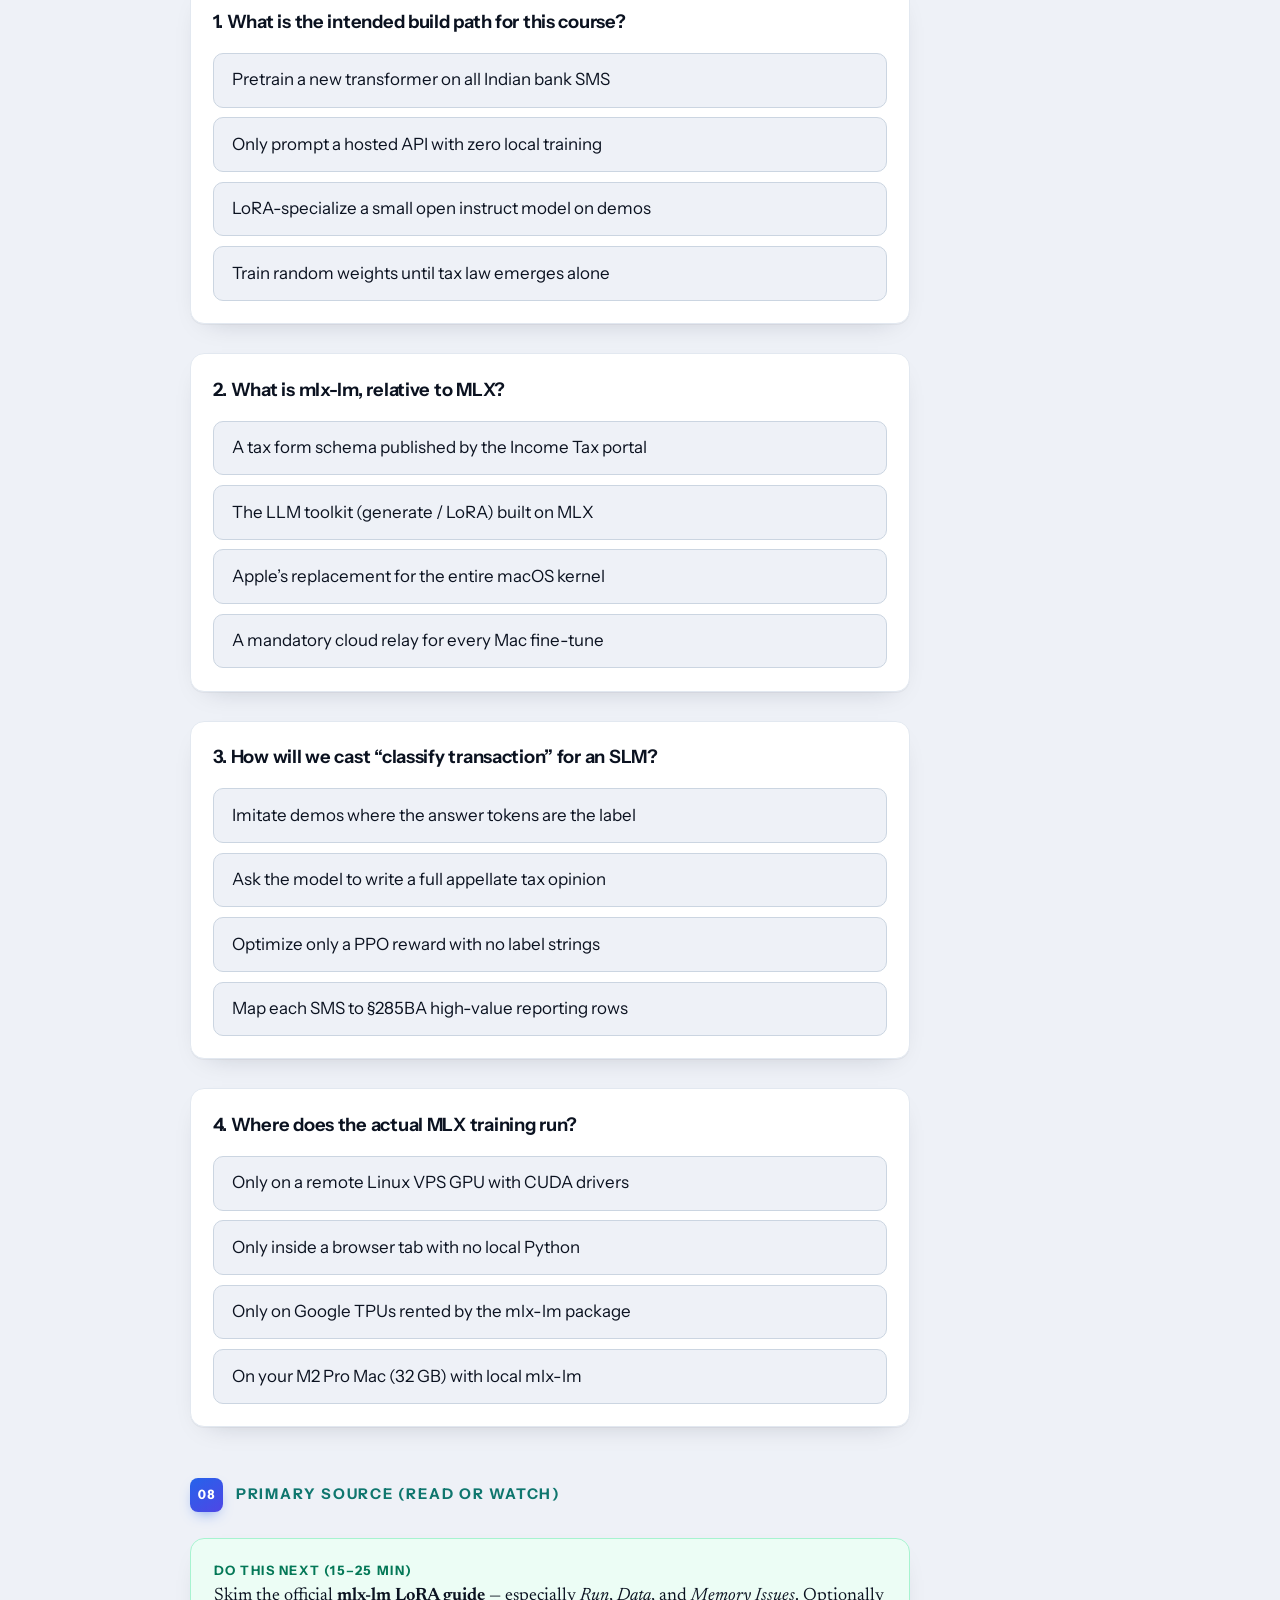
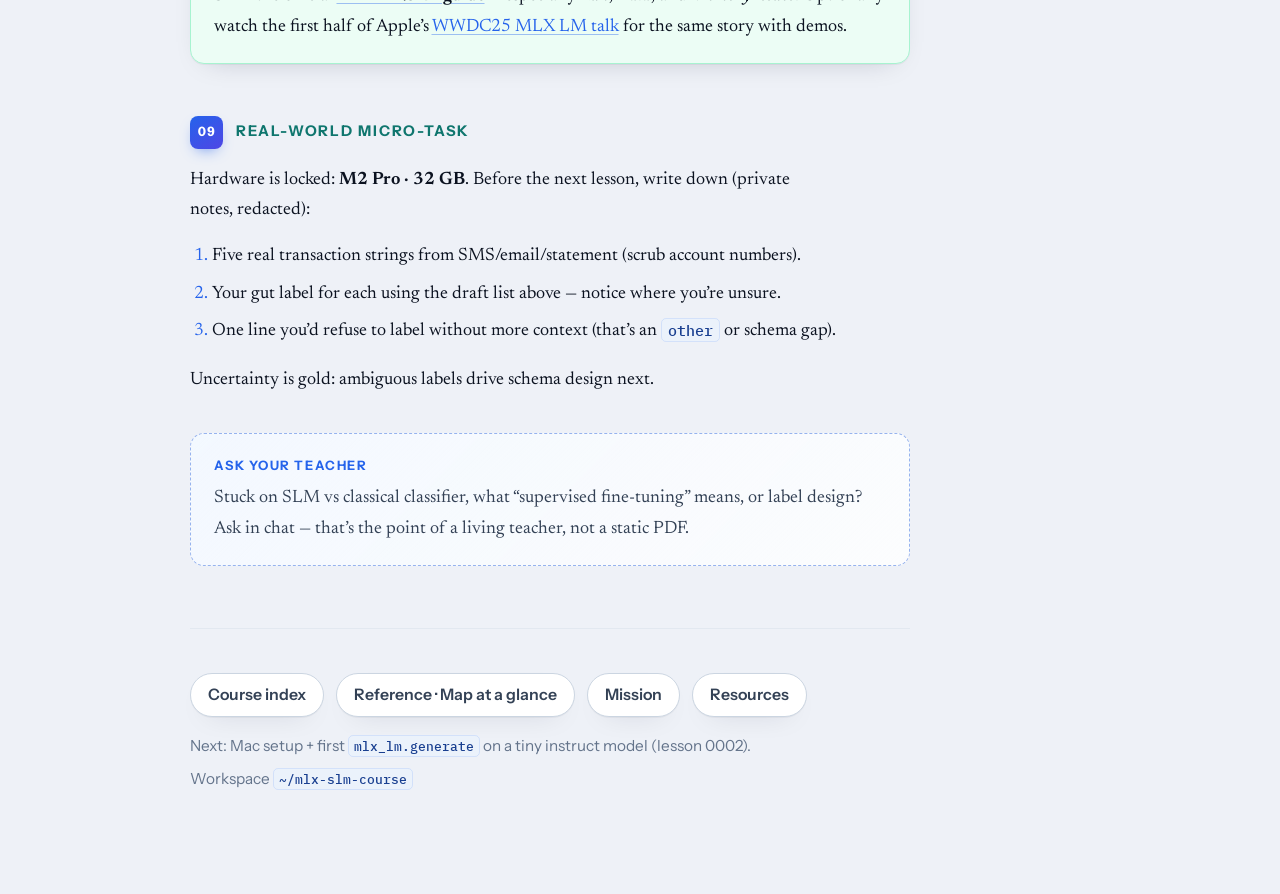
==== commit 2a4c7375: "Redesign course UI: Silicon Lab visual system Distinct MLX identity — Instrument Sans/Newsreader, el" ====
--- a/lessons/0001-the-map-slm-mlx-tax-labels.html
+++ b/lessons/0001-the-map-slm-mlx-tax-labels.html
@@ -10,6 +10,15 @@
 <body>
   <div class="page">
     <div class="page-inner">
+      <div class="brand-row">
+        <a class="brand-mark" href="../index.html">
+          <span class="logo" aria-hidden="true">MLX</span>
+          <span>SLM Course</span>
+        </a>
+        <div class="meta-row" style="margin:0">
+          <span>M2 Pro · 32 GB</span>
+        </div>
+      </div>
       <header class="course-header">
         <div class="meta-row">
           <span class="badge">Lesson 0001</span>
--- a/assets/lesson.css
+++ b/assets/lesson.css
@@ -1,65 +1,101 @@
-/* SFT Course — shared editorial system
-   Surface: Decide / Learn (teaching notes)
-   Hierarchy via type & rhythm, not decoration */
-
-@import url("https://fonts.googleapis.com/css2?family=IBM+Plex+Mono:wght@400;500&family=Source+Sans+3:ital,wght@0,400;0,500;0,600;0,700;1,400&family=Source+Serif+4:ital,opsz,wght@0,8..60,400;0,8..60,500;0,8..60,600;0,8..60,700;1,8..60,400;1,8..60,500&display=swap");
+/* MLX SLM Course — Silicon Lab design system
+   Precise, cool technical editorial. Hierarchy via type + light structure.
+   Compatible with existing lesson/reference HTML class names. */
+
+@import url("https://fonts.googleapis.com/css2?family=IBM+Plex+Mono:wght@400;500;600&family=Instrument+Sans:ital,wght@0,400;0,500;0,600;0,700;1,400&family=Newsreader:ital,opsz,wght@0,6..72,400;0,6..72,500;0,6..72,600;0,6..72,700;1,6..72,400;1,6..72,500&display=swap");
 
 :root {
-  --bg: #f4f1ea;
-  --bg-elevated: #fbf9f4;
-  --ink: #1c1917;
-  --ink-soft: #44403c;
-  --muted: #78716c;
-  --faint: #a8a29e;
-  --rule: #e7e0d4;
-  --rule-strong: #d6cfc0;
-  --accent: #9a3412;          /* burnt umber — deliberate, not indigo */
-  --accent-2: #1e3a5f;        /* ink blue for secondary structure */
-  --accent-soft: #f5ebe3;
+  /* Cool paper + deep slate ink */
+  --bg: #eef1f7;
+  --bg-elevated: #ffffff;
+  --ink: #0b1220;
+  --ink-soft: #334155;
+  --muted: #64748b;
+  --faint: #94a3b8;
+  --rule: #e2e8f0;
+  --rule-strong: #cbd5e1;
+
+  /* Electric blue + violet secondary (MLX / silicon) */
+  --accent: #2563eb;
+  --accent-hot: #4f46e5;
+  --accent-2: #0f766e;
+  --accent-soft: #eff6ff;
   --accent-ring: color-mix(in srgb, var(--accent) 22%, transparent);
-  --good: #166534;
-  --good-bg: #ecf8ef;
-  --good-border: #b7e0c2;
-  --bad: #991b1b;
+  --glow: color-mix(in srgb, var(--accent) 14%, transparent);
+
+  --good: #047857;
+  --good-bg: #ecfdf5;
+  --good-border: #a7f3d0;
+  --bad: #b91c1c;
   --bad-bg: #fef2f2;
-  --bad-border: #f0c4c4;
-  --code-bg: #1c1917;
-  --code-ink: #f5f5f4;
-  --code-muted: #a8a29e;
-  --shadow-sm: 0 1px 0 rgba(28, 25, 23, 0.04), 0 8px 24px -16px rgba(28, 25, 23, 0.18);
-  --radius: 12px;
-  --radius-sm: 8px;
-  --measure: 38rem;
-  --page-pad: clamp(1.25rem, 4vw, 2.5rem);
-  --serif: "Source Serif 4", "Iowan Old Style", Palatino, Georgia, serif;
-  --sans: "Source Sans 3", "Segoe UI", system-ui, sans-serif;
+  --bad-border: #fecaca;
+  --warn: #b45309;
+  --warn-bg: #fffbeb;
+  --warn-border: #fde68a;
+
+  --code-bg: #0b1220;
+  --code-ink: #e2e8f0;
+  --code-muted: #94a3b8;
+  --code-accent: #7dd3fc;
+
+  --shadow-sm:
+    0 1px 0 rgba(15, 23, 42, 0.04),
+    0 10px 28px -18px rgba(15, 23, 42, 0.28);
+  --shadow-md:
+    0 1px 0 rgba(15, 23, 42, 0.05),
+    0 18px 40px -24px rgba(37, 99, 235, 0.35);
+
+  --radius: 14px;
+  --radius-sm: 10px;
+  --radius-pill: 999px;
+  --measure: 40rem;
+  --page-pad: clamp(1.25rem, 4vw, 2.75rem);
+
+  --serif: "Newsreader", "Iowan Old Style", Palatino, Georgia, serif;
+  --sans: "Instrument Sans", "Segoe UI", system-ui, sans-serif;
   --mono: "IBM Plex Mono", ui-monospace, Menlo, Consolas, monospace;
+
+  --header-grad:
+    radial-gradient(900px 420px at 8% -20%, color-mix(in srgb, var(--accent) 18%, transparent), transparent 60%),
+    radial-gradient(700px 360px at 92% 0%, color-mix(in srgb, var(--accent-hot) 14%, transparent), transparent 55%),
+    radial-gradient(500px 280px at 50% 100%, color-mix(in srgb, var(--accent-2) 8%, transparent), transparent 60%);
 }
 
 @media (prefers-color-scheme: dark) {
   :root {
-    --bg: #141210;
-    --bg-elevated: #1c1917;
-    --ink: #f5f5f4;
-    --ink-soft: #d6d3d1;
-    --muted: #a8a29e;
-    --faint: #78716c;
-    --rule: #2a2622;
-    --rule-strong: #3f3a34;
-    --accent: #fb923c;
-    --accent-2: #93c5fd;
-    --accent-soft: #2a1c12;
-    --accent-ring: color-mix(in srgb, var(--accent) 28%, transparent);
-    --good: #86efac;
-    --good-bg: #14261a;
-    --good-border: #245c38;
+    --bg: #070b14;
+    --bg-elevated: #0f1628;
+    --ink: #f1f5f9;
+    --ink-soft: #cbd5e1;
+    --muted: #94a3b8;
+    --faint: #64748b;
+    --rule: #1e293b;
+    --rule-strong: #334155;
+    --accent: #60a5fa;
+    --accent-hot: #a78bfa;
+    --accent-2: #2dd4bf;
+    --accent-soft: #12203a;
+    --accent-ring: color-mix(in srgb, var(--accent) 30%, transparent);
+    --glow: color-mix(in srgb, var(--accent) 18%, transparent);
+    --good: #6ee7b7;
+    --good-bg: #052e1c;
+    --good-border: #065f46;
     --bad: #fca5a5;
-    --bad-bg: #2a1414;
+    --bad-bg: #2a1212;
     --bad-border: #7f1d1d;
-    --code-bg: #0c0a09;
-    --code-ink: #e7e5e4;
-    --code-muted: #a8a29e;
-    --shadow-sm: 0 1px 0 rgba(0, 0, 0, 0.35), 0 12px 32px -18px rgba(0, 0, 0, 0.65);
+    --warn: #fbbf24;
+    --warn-bg: #271c08;
+    --warn-border: #78350f;
+    --code-bg: #05080f;
+    --code-ink: #e2e8f0;
+    --code-muted: #94a3b8;
+    --code-accent: #7dd3fc;
+    --shadow-sm:
+      0 1px 0 rgba(0, 0, 0, 0.35),
+      0 14px 36px -20px rgba(0, 0, 0, 0.75);
+    --shadow-md:
+      0 1px 0 rgba(255, 255, 255, 0.03),
+      0 22px 50px -24px rgba(37, 99, 235, 0.45);
   }
 }
 
@@ -78,38 +114,80 @@
   min-height: 100vh;
   color: var(--ink);
   background:
-    radial-gradient(1200px 500px at 10% -10%, color-mix(in srgb, var(--accent) 8%, transparent), transparent 55%),
-    radial-gradient(900px 400px at 100% 0%, color-mix(in srgb, var(--accent-2) 7%, transparent), transparent 50%),
+    var(--header-grad),
     var(--bg);
+  background-attachment: fixed;
   font-family: var(--serif);
   font-optical-sizing: auto;
-  line-height: 1.65;
+  line-height: 1.68;
   text-rendering: optimizeLegibility;
   -webkit-font-smoothing: antialiased;
 }
 
+/* subtle grid noise */
+body::before {
+  content: "";
+  position: fixed;
+  inset: 0;
+  pointer-events: none;
+  z-index: 0;
+  opacity: 0.35;
+  background-image:
+    linear-gradient(color-mix(in srgb, var(--rule) 55%, transparent) 1px, transparent 1px),
+    linear-gradient(90deg, color-mix(in srgb, var(--rule) 55%, transparent) 1px, transparent 1px);
+  background-size: 48px 48px;
+  mask-image: radial-gradient(ellipse 80% 70% at 50% 0%, #000 20%, transparent 75%);
+}
+
+@media (prefers-color-scheme: dark) {
+  body::before { opacity: 0.18; }
+}
+
 /* —— Layout —— */
 .page {
-  width: min(100% - 2 * var(--page-pad), calc(var(--measure) + 8rem));
+  position: relative;
+  z-index: 1;
+  width: min(100% - 2 * var(--page-pad), calc(var(--measure) + 10rem));
   margin: 0 auto;
-  padding: clamp(2rem, 5vw, 3.5rem) 0 clamp(4rem, 8vw, 6rem);
+  padding: clamp(1.75rem, 4.5vw, 3.25rem) 0 clamp(4rem, 8vw, 6rem);
 }
 
 .page-inner {
   max-width: var(--measure);
 }
 
-/* wide pages (reference) can opt in */
 .page.wide .page-inner {
+  max-width: 50rem;
+}
+
+/* glass shell for main column on landing */
+.page.shell .page-inner {
   max-width: 48rem;
+  padding: clamp(1.4rem, 3vw, 2rem);
+  background: color-mix(in srgb, var(--bg-elevated) 88%, transparent);
+  border: 1px solid color-mix(in srgb, var(--rule-strong) 70%, transparent);
+  border-radius: calc(var(--radius) + 6px);
+  box-shadow: var(--shadow-md);
+  backdrop-filter: blur(14px);
 }
 
 /* —— Header —— */
 .course-header {
   position: relative;
-  margin-bottom: 2.25rem;
-  padding-bottom: 1.75rem;
+  margin-bottom: 2.1rem;
+  padding-bottom: 1.65rem;
   border-bottom: 1px solid var(--rule);
+}
+
+.course-header::before {
+  content: "";
+  position: absolute;
+  left: 0;
+  top: -0.35rem;
+  width: 4.5rem;
+  height: 4px;
+  border-radius: 99px;
+  background: linear-gradient(90deg, var(--accent), var(--accent-hot), var(--accent-2));
 }
 
 .course-header::after {
@@ -117,9 +195,9 @@
   position: absolute;
   left: 0;
   bottom: -1px;
-  width: 3.5rem;
+  width: 5rem;
   height: 2px;
-  background: var(--accent);
+  background: linear-gradient(90deg, var(--accent), transparent);
 }
 
 .meta-row {
@@ -127,18 +205,18 @@
   flex-wrap: wrap;
   align-items: center;
   gap: 0.5rem 0.85rem;
-  margin: 0 0 1rem;
-  font-family: var(--sans);
-  font-size: 0.78rem;
+  margin: 0.65rem 0 1rem;
+  font-family: var(--sans);
+  font-size: 0.76rem;
   font-weight: 600;
-  letter-spacing: 0.06em;
+  letter-spacing: 0.08em;
   text-transform: uppercase;
   color: var(--muted);
 }
 
 .meta-row .dot {
-  width: 3px;
-  height: 3px;
+  width: 4px;
+  height: 4px;
   border-radius: 50%;
   background: var(--faint);
 }
@@ -147,11 +225,20 @@
   display: inline-flex;
   align-items: center;
   gap: 0.35rem;
-  padding: 0.2rem 0.55rem;
-  border-radius: 999px;
-  background: var(--accent-soft);
+  padding: 0.28rem 0.65rem;
+  border-radius: var(--radius-pill);
+  background: linear-gradient(180deg, color-mix(in srgb, var(--accent-soft) 90%, #fff), var(--accent-soft));
   color: var(--accent);
-  border: 1px solid color-mix(in srgb, var(--accent) 18%, transparent);
+  border: 1px solid color-mix(in srgb, var(--accent) 22%, transparent);
+  box-shadow: 0 1px 0 color-mix(in srgb, #fff 40%, transparent);
+  font-weight: 700;
+}
+
+@media (prefers-color-scheme: dark) {
+  .badge {
+    box-shadow: none;
+    background: var(--accent-soft);
+  }
 }
 
 .eyebrow {
@@ -159,27 +246,27 @@
   font-family: var(--sans);
   font-size: 0.78rem;
   font-weight: 600;
-  letter-spacing: 0.08em;
+  letter-spacing: 0.1em;
   text-transform: uppercase;
   color: var(--muted);
 }
 
 h1 {
-  margin: 0 0 0.85rem;
-  font-family: var(--serif);
-  font-weight: 600;
-  font-size: clamp(2rem, 4.5vw, 2.65rem);
-  line-height: 1.15;
-  letter-spacing: -0.02em;
+  margin: 0 0 0.9rem;
+  font-family: var(--sans);
+  font-weight: 700;
+  font-size: clamp(2.05rem, 5vw, 2.85rem);
+  line-height: 1.12;
+  letter-spacing: -0.035em;
   color: var(--ink);
   text-wrap: pretty;
 }
 
 .lede {
   margin: 0;
-  max-width: 36rem;
+  max-width: 38rem;
   font-family: var(--serif);
-  font-size: 1.15rem;
+  font-size: 1.18rem;
   font-weight: 400;
   line-height: 1.55;
   color: var(--ink-soft);
@@ -188,45 +275,58 @@
 
 /* —— Type —— */
 h2 {
-  margin: 2.75rem 0 0.85rem;
-  font-family: var(--sans);
-  font-size: 0.95rem;
-  font-weight: 700;
-  letter-spacing: 0.04em;
+  margin: 2.85rem 0 0.9rem;
+  font-family: var(--sans);
+  font-size: 0.82rem;
+  font-weight: 700;
+  letter-spacing: 0.12em;
   text-transform: uppercase;
   color: var(--accent-2);
+  display: flex;
+  align-items: baseline;
+  gap: 0.55rem;
 }
 
 h2 .num {
-  display: inline-block;
-  margin-right: 0.45rem;
-  color: var(--accent);
+  display: inline-grid;
+  place-items: center;
+  min-width: 1.85rem;
+  height: 1.85rem;
+  margin-right: 0.15rem;
+  padding: 0 0.35rem;
+  border-radius: 8px;
+  color: #fff;
+  background: linear-gradient(145deg, var(--accent), var(--accent-hot));
+  font-size: 0.72rem;
+  font-weight: 700;
+  letter-spacing: 0.04em;
   font-variant-numeric: tabular-nums;
+  box-shadow: 0 6px 16px -8px var(--accent);
 }
 
 h3 {
   margin: 1.75rem 0 0.5rem;
   font-family: var(--sans);
-  font-size: 1.05rem;
+  font-size: 1.08rem;
   font-weight: 650;
-  letter-spacing: -0.01em;
+  letter-spacing: -0.02em;
   color: var(--ink);
 }
 
 p {
-  margin: 0.8rem 0;
+  margin: 0.85rem 0;
   text-wrap: pretty;
 }
 
-p + p { margin-top: 0.7rem; }
+p + p { margin-top: 0.72rem; }
 
 ul, ol {
   margin: 0.75rem 0 1rem;
   padding-left: 1.2rem;
 }
 
-li { margin: 0.4rem 0; }
-li::marker { color: var(--faint); }
+li { margin: 0.42rem 0; }
+li::marker { color: var(--accent); }
 
 strong { font-weight: 650; color: var(--ink); }
 
@@ -234,39 +334,60 @@
   color: var(--accent);
   text-decoration-thickness: 1px;
   text-underline-offset: 0.18em;
-  text-decoration-color: color-mix(in srgb, var(--accent) 45%, transparent);
+  text-decoration-color: color-mix(in srgb, var(--accent) 40%, transparent);
   transition: text-decoration-color 0.15s ease, color 0.15s ease;
 }
 
 a:hover {
-  color: var(--ink);
-  text-decoration-color: var(--accent);
+  color: var(--accent-hot);
+  text-decoration-color: var(--accent-hot);
 }
 
 a:focus-visible {
   outline: 2px solid var(--accent);
   outline-offset: 3px;
-  border-radius: 2px;
-}
-
-/* —— Callouts (no left-rail accent strip) —— */
+  border-radius: 3px;
+}
+
+.cite {
+  font-family: var(--sans);
+  font-size: 0.88rem;
+  color: var(--muted);
+  border-left: 3px solid color-mix(in srgb, var(--accent) 45%, var(--rule));
+  padding: 0.35rem 0 0.35rem 0.9rem;
+  margin: 1rem 0 1.25rem;
+}
+
+/* —— Callouts —— */
 .win,
 .callout,
 .card {
-  margin: 1.4rem 0;
-  padding: 1.1rem 1.2rem 1.15rem;
+  margin: 1.45rem 0;
+  padding: 1.15rem 1.25rem 1.2rem;
   background: var(--bg-elevated);
   border: 1px solid var(--rule);
   border-radius: var(--radius);
   box-shadow: var(--shadow-sm);
+  position: relative;
+  overflow: hidden;
 }
 
 .win {
   display: grid;
-  gap: 0.35rem;
+  gap: 0.4rem;
+  border-color: color-mix(in srgb, var(--accent) 28%, var(--rule));
   background:
-    linear-gradient(180deg, color-mix(in srgb, var(--accent) 6%, var(--bg-elevated)), var(--bg-elevated));
-  border-color: color-mix(in srgb, var(--accent) 22%, var(--rule));
+    linear-gradient(135deg, color-mix(in srgb, var(--accent) 9%, var(--bg-elevated)), var(--bg-elevated) 55%),
+    var(--bg-elevated);
+  box-shadow: var(--shadow-md);
+}
+
+.win::before {
+  content: "";
+  position: absolute;
+  inset: 0 auto 0 0;
+  width: 4px;
+  background: linear-gradient(180deg, var(--accent), var(--accent-hot), var(--accent-2));
 }
 
 .win .label,
@@ -274,7 +395,7 @@
   font-family: var(--sans);
   font-size: 0.72rem;
   font-weight: 700;
-  letter-spacing: 0.1em;
+  letter-spacing: 0.12em;
   text-transform: uppercase;
   color: var(--accent);
 }
@@ -284,13 +405,13 @@
 .card p { margin: 0; }
 
 .callout.accent {
-  background: color-mix(in srgb, var(--accent-soft) 70%, var(--bg-elevated));
-  border-color: color-mix(in srgb, var(--accent) 20%, var(--rule));
+  background: color-mix(in srgb, var(--accent-soft) 80%, var(--bg-elevated));
+  border-color: color-mix(in srgb, var(--accent) 24%, var(--rule));
 }
 
 .callout.warn {
-  background: color-mix(in srgb, #fef3c7 55%, var(--bg-elevated));
-  border-color: color-mix(in srgb, #d97706 25%, var(--rule));
+  background: var(--warn-bg);
+  border-color: var(--warn-border);
 }
 
 .callout.good {
@@ -298,43 +419,27 @@
   border-color: var(--good-border);
 }
 
-.callout.warn .label { color: #b45309; }
+.callout.warn .label { color: var(--warn); }
 .callout.good .label { color: var(--good); }
 
-@media (prefers-color-scheme: dark) {
-  .callout.warn {
-    background: #241c10;
-    border-color: #5c4518;
-  }
-  .callout.warn .label { color: #fbbf24; }
-}
-
-/* legacy class aliases used in pages */
-.card.accent { composes: none; }
-.card.accent,
-.card.warn,
-.card.good {
-  /* keep working if pages still use .card.* */
-}
-
 .card.accent {
-  background: color-mix(in srgb, var(--accent-soft) 70%, var(--bg-elevated));
-  border-color: color-mix(in srgb, var(--accent) 20%, var(--rule));
+  background: color-mix(in srgb, var(--accent-soft) 80%, var(--bg-elevated));
+  border-color: color-mix(in srgb, var(--accent) 24%, var(--rule));
 }
 .card.warn {
-  background: color-mix(in srgb, #fef3c7 55%, var(--bg-elevated));
-  border-color: color-mix(in srgb, #d97706 25%, var(--rule));
+  background: var(--warn-bg);
+  border-color: var(--warn-border);
 }
 .card.good {
   background: var(--good-bg);
   border-color: var(--good-border);
 }
 
-/* —— Pipeline (timeline, not equal tiles) —— */
+/* —— Pipeline —— */
 .pipeline {
-  --rail: 1.5rem;
+  --rail: 1.65rem;
   position: relative;
-  margin: 1.35rem 0 1.5rem;
+  margin: 1.4rem 0 1.6rem;
   padding: 0;
   list-style: none;
   font-family: var(--sans);
@@ -344,10 +449,10 @@
   content: "";
   position: absolute;
   left: calc(var(--rail) / 2 - 1px);
-  top: 0.6rem;
-  bottom: 0.6rem;
+  top: 0.7rem;
+  bottom: 0.7rem;
   width: 2px;
-  background: linear-gradient(180deg, var(--rule-strong), var(--rule));
+  background: linear-gradient(180deg, var(--accent), color-mix(in srgb, var(--accent-2) 50%, var(--rule)), var(--rule));
   border-radius: 2px;
 }
 
@@ -355,8 +460,8 @@
   position: relative;
   display: grid;
   grid-template-columns: var(--rail) 1fr;
-  gap: 0.85rem;
-  padding: 0.55rem 0 0.9rem;
+  gap: 0.9rem;
+  padding: 0.55rem 0 0.95rem;
   background: transparent;
   border: 0;
   box-shadow: none;
@@ -373,16 +478,17 @@
   font-size: 0.72rem;
   font-weight: 700;
   color: var(--muted);
-  background: var(--bg);
+  background: var(--bg-elevated);
   border: 1.5px solid var(--rule-strong);
   font-variant-numeric: tabular-nums;
+  box-shadow: var(--shadow-sm);
 }
 
 .pipeline .step.highlight .n {
   color: #fff;
-  background: var(--accent);
-  border-color: var(--accent);
-  box-shadow: 0 0 0 4px var(--accent-ring);
+  background: linear-gradient(145deg, var(--accent), var(--accent-hot));
+  border-color: transparent;
+  box-shadow: 0 0 0 4px var(--accent-ring), 0 8px 18px -10px var(--accent);
 }
 
 .pipeline .body {
@@ -393,23 +499,23 @@
 .pipeline .label {
   font-weight: 700;
   font-size: 0.98rem;
-  letter-spacing: -0.01em;
+  letter-spacing: -0.015em;
   color: var(--ink);
 }
 
 .pipeline .step.highlight .label { color: var(--accent); }
 
 .pipeline .hint {
-  margin-top: 0.2rem;
+  margin-top: 0.22rem;
   font-size: 0.9rem;
   line-height: 1.45;
   color: var(--muted);
 }
 
 .pipeline .step.highlight .body {
-  padding: 0.7rem 0.85rem;
+  padding: 0.75rem 0.95rem;
   background: var(--bg-elevated);
-  border: 1px solid color-mix(in srgb, var(--accent) 25%, var(--rule));
+  border: 1px solid color-mix(in srgb, var(--accent) 28%, var(--rule));
   border-radius: var(--radius-sm);
   box-shadow: var(--shadow-sm);
 }
@@ -417,39 +523,57 @@
 /* —— Code —— */
 code, .mono {
   font-family: var(--mono);
-  font-size: 0.86em;
+  font-size: 0.84em;
   font-weight: 500;
-  background: color-mix(in srgb, var(--rule) 55%, transparent);
-  padding: 0.12em 0.38em;
-  border-radius: 4px;
+  background: color-mix(in srgb, var(--accent-soft) 70%, var(--rule));
+  color: color-mix(in srgb, var(--accent) 55%, var(--ink));
+  padding: 0.12em 0.4em;
+  border-radius: 5px;
+  border: 1px solid color-mix(in srgb, var(--accent) 12%, transparent);
 }
 
 pre {
   position: relative;
-  margin: 1.1rem 0 1.3rem;
-  padding: 1.05rem 1.15rem;
+  margin: 1.15rem 0 1.35rem;
+  padding: 1.15rem 1.2rem;
   overflow-x: auto;
   border-radius: var(--radius);
-  background: var(--code-bg);
+  background:
+    linear-gradient(180deg, color-mix(in srgb, var(--accent) 12%, var(--code-bg)), var(--code-bg));
   color: var(--code-ink);
-  box-shadow: var(--shadow-sm);
+  box-shadow: var(--shadow-md);
   font-family: var(--mono);
   font-size: 0.8rem;
-  line-height: 1.55;
+  line-height: 1.58;
+  border: 1px solid color-mix(in srgb, var(--accent) 18%, #000);
   -webkit-overflow-scrolling: touch;
+}
+
+pre::before {
+  content: "code";
+  position: absolute;
+  top: 0.55rem;
+  right: 0.75rem;
+  font-size: 0.65rem;
+  letter-spacing: 0.12em;
+  text-transform: uppercase;
+  color: var(--code-muted);
+  font-family: var(--sans);
+  font-weight: 600;
 }
 
 pre code {
   background: transparent;
   color: inherit;
   padding: 0;
+  border: 0;
   font-weight: 400;
   font-size: inherit;
 }
 
 /* —— Tables —— */
 .table-wrap {
-  margin: 1.15rem 0 1.4rem;
+  margin: 1.2rem 0 1.45rem;
   overflow-x: auto;
   border: 1px solid var(--rule);
   border-radius: var(--radius);
@@ -467,7 +591,7 @@
 
 th, td {
   text-align: left;
-  padding: 0.75rem 0.95rem;
+  padding: 0.8rem 1rem;
   border-bottom: 1px solid var(--rule);
   vertical-align: top;
 }
@@ -475,21 +599,25 @@
 tr:last-child td { border-bottom: 0; }
 
 th {
-  font-size: 0.72rem;
-  font-weight: 700;
-  letter-spacing: 0.06em;
+  font-size: 0.7rem;
+  font-weight: 700;
+  letter-spacing: 0.08em;
   text-transform: uppercase;
   color: var(--muted);
-  background: color-mix(in srgb, var(--rule) 35%, transparent);
+  background: linear-gradient(180deg, color-mix(in srgb, var(--accent-soft) 55%, transparent), color-mix(in srgb, var(--rule) 35%, transparent));
 }
 
 td { color: var(--ink-soft); }
 td strong { color: var(--ink); }
+
+tr:hover td {
+  background: color-mix(in srgb, var(--accent-soft) 35%, transparent);
+}
 
 /* —— Compare panels —— */
 .grid-2 {
   display: grid;
-  gap: 0.85rem;
+  gap: 0.9rem;
   margin: 1.15rem 0;
 }
 
@@ -498,110 +626,43 @@
 }
 
 .panel {
-  padding: 1rem 1.05rem 1.1rem;
-  border-radius: var(--radius);
+  padding: 1rem 1.1rem;
+  background: var(--bg-elevated);
   border: 1px solid var(--rule);
-  background: var(--bg-elevated);
-}
-
-.panel h3 {
-  margin: 0 0 0.55rem;
-  font-size: 0.78rem;
-  font-weight: 700;
-  letter-spacing: 0.08em;
-  text-transform: uppercase;
-}
-
-.panel.yes {
-  border-color: var(--good-border);
-  background: var(--good-bg);
-}
-.panel.yes h3 { color: var(--good); }
-
-.panel.no {
-  border-color: color-mix(in srgb, #d97706 30%, var(--rule));
-  background: color-mix(in srgb, #fef3c7 45%, var(--bg-elevated));
-}
-.panel.no h3 { color: #b45309; }
-
-@media (prefers-color-scheme: dark) {
-  .panel.no {
-    background: #241c10;
-    border-color: #5c4518;
-  }
-  .panel.no h3 { color: #fbbf24; }
-}
-
-.panel ul { margin: 0; padding-left: 1.05rem; }
-.panel li { margin: 0.35rem 0; font-size: 0.92rem; color: var(--ink-soft); }
-
-/* —— Glossary / terms —— */
-.term {
-  margin: 1rem 0;
-  padding-bottom: 0.9rem;
-  border-bottom: 1px dashed var(--rule);
-}
-.term:last-child { border-bottom: 0; }
-
-.term dt {
-  font-family: var(--sans);
-  font-weight: 700;
-  font-size: 1rem;
-  letter-spacing: -0.01em;
-  color: var(--ink);
-}
-
-.term dd {
-  margin: 0.25rem 0 0;
-  color: var(--ink-soft);
-}
-
-.avoid {
-  margin-top: 0.3rem;
-  font-family: var(--sans);
-  font-size: 0.8rem;
-  color: var(--muted);
-}
-
-/* —— Citations —— */
-.cite {
-  margin: 0.55rem 0 0;
-  font-family: var(--sans);
-  font-size: 0.82rem;
-  line-height: 1.45;
-  color: var(--muted);
+  border-radius: var(--radius-sm);
+  box-shadow: var(--shadow-sm);
+  font-family: var(--sans);
 }
 
 /* —— Quiz —— */
 .quiz {
   margin: 1.35rem 0 1.6rem;
-  padding: 1.15rem 1.15rem 1.2rem;
+  padding: 1.15rem 1.2rem 1.25rem;
+  background: var(--bg-elevated);
+  border: 1px solid var(--rule);
   border-radius: var(--radius);
-  border: 1px solid var(--rule);
-  background: var(--bg-elevated);
   box-shadow: var(--shadow-sm);
 }
 
 .quiz-q {
+  font-family: var(--sans);
+  font-weight: 650;
+  font-size: 1.02rem;
+  letter-spacing: -0.015em;
   margin: 0 0 0.85rem;
-  font-family: var(--sans);
-  font-weight: 650;
-  font-size: 1rem;
-  letter-spacing: -0.01em;
-  line-height: 1.4;
   color: var(--ink);
 }
 
 .quiz-options {
   display: grid;
-  gap: 0.5rem;
+  gap: 0.55rem;
 }
 
 .quiz-options button {
   appearance: none;
   width: 100%;
-  min-height: 48px;
-  padding: 0.75rem 0.95rem;
+  min-height: 50px;
+  padding: 0.8rem 1rem;
   text-align: left;
   font-family: var(--sans);
   font-size: 0.94rem;
@@ -611,12 +672,13 @@
   border: 1px solid var(--rule-strong);
   border-radius: var(--radius-sm);
   cursor: pointer;
-  transition: background 0.12s ease, border-color 0.12s ease, transform 0.08s ease;
+  transition: background 0.12s ease, border-color 0.12s ease, transform 0.08s ease, box-shadow 0.12s ease;
 }
 
 .quiz-options button:hover:not(:disabled) {
-  border-color: color-mix(in srgb, var(--accent) 45%, var(--rule-strong));
-  background: color-mix(in srgb, var(--accent-soft) 55%, var(--bg));
+  border-color: color-mix(in srgb, var(--accent) 50%, var(--rule-strong));
+  background: color-mix(in srgb, var(--accent-soft) 70%, var(--bg));
+  box-shadow: 0 0 0 3px var(--accent-ring);
 }
 
 .quiz-options button:active:not(:disabled) {
@@ -644,7 +706,7 @@
 }
 
 .quiz-feedback {
-  margin-top: 0.85rem;
+  margin-top: 0.9rem;
   font-family: var(--sans);
   font-size: 0.9rem;
   line-height: 1.45;
@@ -656,8 +718,8 @@
 
 /* —— Footer / nav —— */
 .course-footer {
-  margin-top: 3.25rem;
-  padding-top: 1.35rem;
+  margin-top: 3.4rem;
+  padding-top: 1.45rem;
   border-top: 1px solid var(--rule);
   font-family: var(--sans);
   font-size: 0.85rem;
@@ -674,45 +736,49 @@
 .nav-links a {
   display: inline-flex;
   align-items: center;
-  min-height: 40px;
-  padding: 0.4rem 0.8rem;
-  border-radius: 999px;
+  min-height: 42px;
+  padding: 0.45rem 0.95rem;
+  border-radius: var(--radius-pill);
   border: 1px solid var(--rule-strong);
   background: var(--bg-elevated);
   color: var(--ink-soft);
   text-decoration: none;
   font-family: var(--sans);
-  font-size: 0.86rem;
+  font-size: 0.88rem;
   font-weight: 600;
-  transition: border-color 0.12s ease, background 0.12s ease, color 0.12s ease;
+  box-shadow: var(--shadow-sm);
+  transition: border-color 0.12s ease, background 0.12s ease, color 0.12s ease, transform 0.08s ease;
 }
 
 .nav-links a:hover {
-  border-color: color-mix(in srgb, var(--accent) 40%, var(--rule-strong));
+  border-color: color-mix(in srgb, var(--accent) 45%, var(--rule-strong));
   color: var(--accent);
-  background: color-mix(in srgb, var(--accent-soft) 50%, var(--bg-elevated));
+  background: color-mix(in srgb, var(--accent-soft) 65%, var(--bg-elevated));
+  transform: translateY(-1px);
 }
 
 /* —— Teacher prompt —— */
 .teacher {
-  margin-top: 2rem;
-  padding: 1.15rem 1.2rem;
+  margin-top: 2.1rem;
+  padding: 1.2rem 1.25rem;
   border-radius: var(--radius);
-  border: 1px dashed color-mix(in srgb, var(--accent) 35%, var(--rule));
-  background: color-mix(in srgb, var(--accent-soft) 45%, var(--bg));
+  border: 1px dashed color-mix(in srgb, var(--accent) 40%, var(--rule));
+  background:
+    linear-gradient(135deg, color-mix(in srgb, var(--accent-soft) 70%, transparent), transparent),
+    color-mix(in srgb, var(--bg-elevated) 80%, transparent);
 }
 
 .teacher .label {
   font-family: var(--sans);
   font-size: 0.72rem;
   font-weight: 700;
-  letter-spacing: 0.1em;
+  letter-spacing: 0.12em;
   text-transform: uppercase;
   color: var(--accent);
   margin-bottom: 0.35rem;
 }
 
-.teacher p { margin: 0; color: var(--ink-soft); }
+.teacher p { margin: 0; color: var(--ink-soft); font-family: var(--serif); }
 
 /* —— Ordered steps —— */
 .steps {
@@ -726,7 +792,7 @@
 .steps li {
   position: relative;
   margin: 0;
-  padding: 0.7rem 0 0.7rem 2.4rem;
+  padding: 0.75rem 0 0.75rem 2.55rem;
   border-bottom: 1px solid var(--rule);
   color: var(--ink-soft);
 }
@@ -738,20 +804,175 @@
   content: counter(step);
   position: absolute;
   left: 0;
-  top: 0.7rem;
-  width: 1.65rem;
-  height: 1.65rem;
+  top: 0.72rem;
+  width: 1.75rem;
+  height: 1.75rem;
   display: grid;
   place-items: center;
   border-radius: 999px;
   font-size: 0.75rem;
   font-weight: 700;
+  color: #fff;
+  background: linear-gradient(145deg, var(--accent), var(--accent-hot));
+  box-shadow: 0 6px 14px -8px var(--accent);
+}
+
+.steps li strong { color: var(--ink); }
+
+/* —— Index / landing extras —— */
+.brand-row {
+  display: flex;
+  flex-wrap: wrap;
+  align-items: center;
+  justify-content: space-between;
+  gap: 0.75rem 1rem;
+  margin-bottom: 1.25rem;
+}
+
+.brand-mark {
+  display: inline-flex;
+  align-items: center;
+  gap: 0.65rem;
+  font-family: var(--sans);
+  font-weight: 700;
+  font-size: 0.95rem;
+  letter-spacing: -0.02em;
+  color: var(--ink);
+  text-decoration: none;
+}
+
+.brand-mark .logo {
+  width: 2.15rem;
+  height: 2.15rem;
+  border-radius: 12px;
+  display: grid;
+  place-items: center;
+  color: #fff;
+  font-size: 0.72rem;
+  font-weight: 800;
+  letter-spacing: 0.04em;
+  background: linear-gradient(145deg, var(--accent), var(--accent-hot) 55%, var(--accent-2));
+  box-shadow: 0 10px 24px -12px var(--accent);
+}
+
+.chip-row {
+  display: flex;
+  flex-wrap: wrap;
+  gap: 0.45rem;
+  margin: 1.1rem 0 0.25rem;
+}
+
+.chip {
+  font-family: var(--sans);
+  font-size: 0.75rem;
+  font-weight: 600;
+  letter-spacing: 0.02em;
+  padding: 0.35rem 0.7rem;
+  border-radius: var(--radius-pill);
+  background: var(--bg-elevated);
+  border: 1px solid var(--rule);
+  color: var(--ink-soft);
+  box-shadow: var(--shadow-sm);
+}
+
+.chip strong { color: var(--accent); font-weight: 700; }
+
+.lesson-list {
+  display: grid;
+  gap: 0.75rem;
+  margin: 1rem 0 1.75rem;
+  padding: 0;
+  list-style: none;
+}
+
+.lesson-card {
+  display: grid;
+  grid-template-columns: auto 1fr auto;
+  gap: 0.85rem 1rem;
+  align-items: center;
+  padding: 1rem 1.1rem;
+  border-radius: var(--radius);
+  border: 1px solid var(--rule);
+  background: var(--bg-elevated);
+  box-shadow: var(--shadow-sm);
+  text-decoration: none;
+  color: inherit;
+  transition: border-color 0.12s ease, transform 0.1s ease, box-shadow 0.12s ease;
+}
+
+.lesson-card:hover {
+  border-color: color-mix(in srgb, var(--accent) 40%, var(--rule));
+  box-shadow: var(--shadow-md);
+  transform: translateY(-2px);
+  text-decoration: none;
+  color: inherit;
+}
+
+.lesson-card .n {
+  font-family: var(--mono);
+  font-size: 0.8rem;
+  font-weight: 600;
   color: var(--accent);
-  background: var(--accent-soft);
-  border: 1px solid color-mix(in srgb, var(--accent) 20%, transparent);
-}
-
-.steps li strong { color: var(--ink); }
+  min-width: 2.6rem;
+}
+
+.lesson-card .title {
+  font-family: var(--sans);
+  font-weight: 650;
+  font-size: 1rem;
+  letter-spacing: -0.02em;
+  color: var(--ink);
+}
+
+.lesson-card .meta {
+  font-family: var(--sans);
+  font-size: 0.82rem;
+  color: var(--muted);
+  margin-top: 0.15rem;
+}
+
+.lesson-card .go {
+  font-family: var(--sans);
+  font-size: 0.82rem;
+  font-weight: 700;
+  color: var(--accent);
+}
+
+.stat-grid {
+  display: grid;
+  grid-template-columns: repeat(3, 1fr);
+  gap: 0.65rem;
+  margin: 1.25rem 0 0.5rem;
+}
+
+@media (max-width: 560px) {
+  .stat-grid { grid-template-columns: 1fr; }
+}
+
+.stat {
+  padding: 0.85rem 0.95rem;
+  border-radius: var(--radius-sm);
+  background: var(--bg-elevated);
+  border: 1px solid var(--rule);
+  box-shadow: var(--shadow-sm);
+  font-family: var(--sans);
+}
+
+.stat .k {
+  font-size: 0.68rem;
+  font-weight: 700;
+  letter-spacing: 0.1em;
+  text-transform: uppercase;
+  color: var(--muted);
+}
+
+.stat .v {
+  margin-top: 0.25rem;
+  font-size: 0.95rem;
+  font-weight: 650;
+  letter-spacing: -0.02em;
+  color: var(--ink);
+}
 
 /* —— Print —— */
 @media print {
@@ -760,8 +981,21 @@
     background: white;
     color: black;
   }
+  body::before { display: none; }
   .page { width: 100%; padding: 0; }
-  .win, .callout, .card, .quiz, .panel, .table-wrap, pre {
+  .page.shell .page-inner {
+    border: 0;
+    box-shadow: none;
+    padding: 0;
+    backdrop-filter: none;
+  }
+  h1 {
+    color: black !important;
+    background: none;
+    -webkit-background-clip: unset;
+    background-clip: unset;
+  }
+  .win, .callout, .card, .quiz, .panel, .table-wrap, pre, .lesson-card {
     box-shadow: none;
     break-inside: avoid;
   }
@@ -771,12 +1005,21 @@
     border: 0;
     padding: 0;
     background: none;
+    box-shadow: none;
     text-decoration: underline;
   }
+  .course-header::before,
   .course-header::after { background: black; }
+  h2 .num {
+    background: #ddd;
+    color: black;
+    box-shadow: none;
+  }
 }
 
 @media (prefers-reduced-motion: reduce) {
   html { scroll-behavior: auto; }
-  .quiz-options button { transition: none; }
-}
+  .quiz-options button,
+  .nav-links a,
+  .lesson-card { transition: none; }
+}
